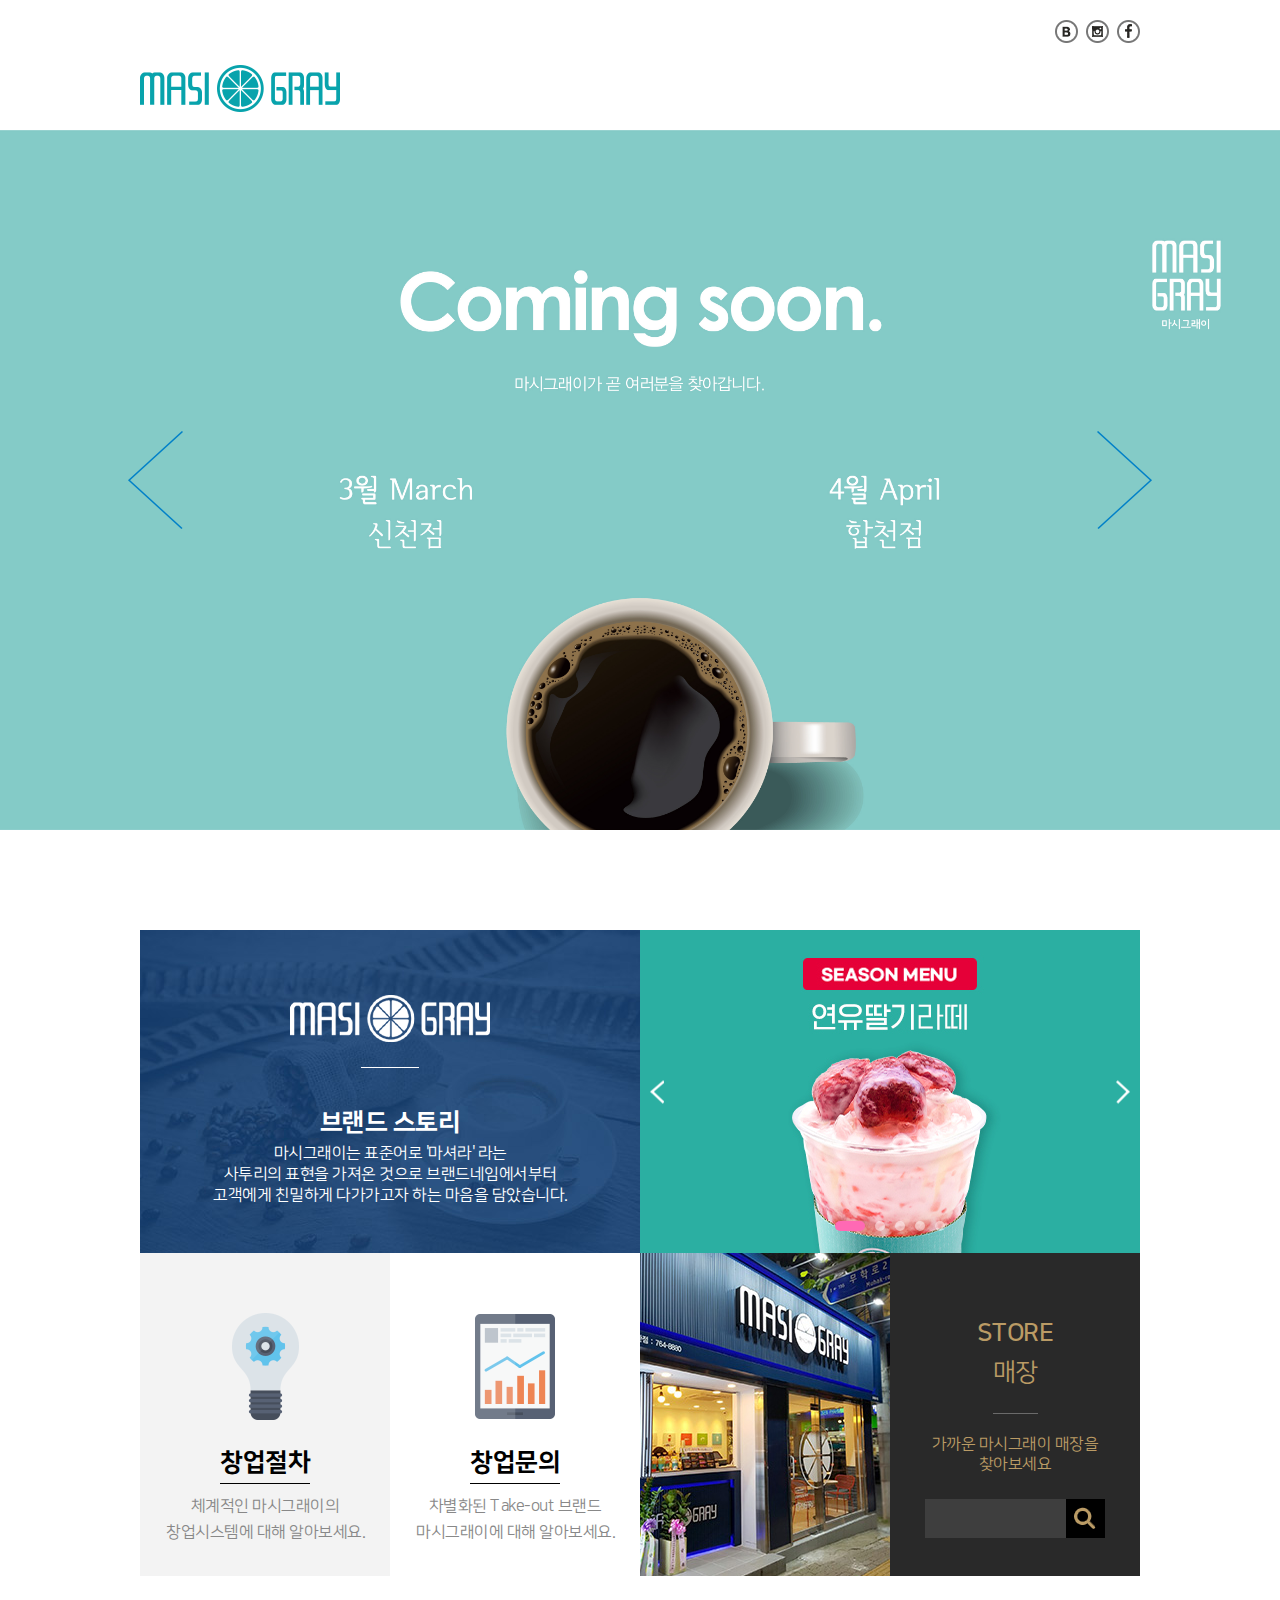
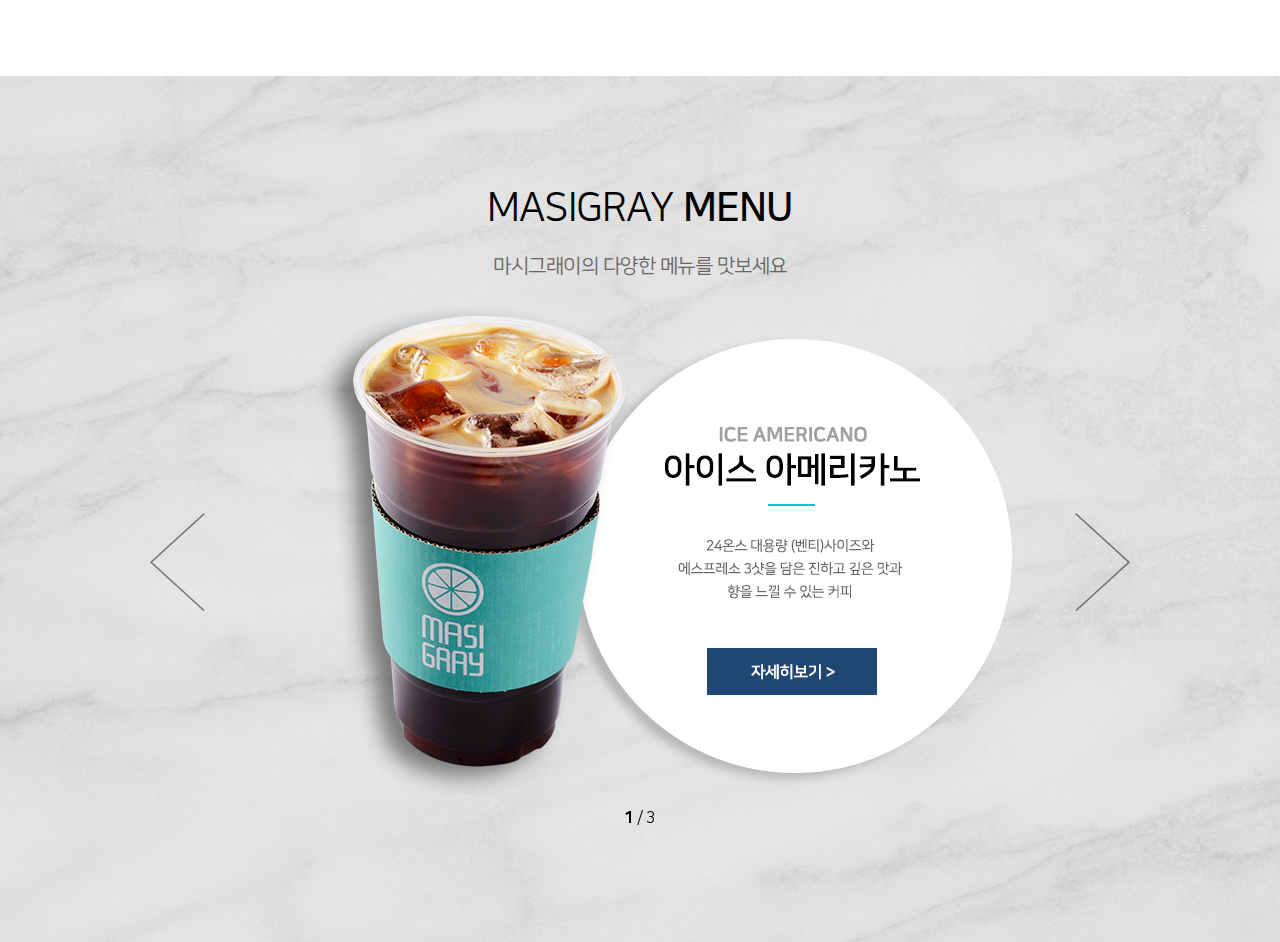
==== index.html @ 451c2963 "퍼블리싱 1차본" ====
<!DOCTYPE html>
<html lang="en">

<head>
  <meta charset="UTF-8">
  <meta http-equiv="X-UA-Compatible" content="IE=edge">
  <meta name="viewport" content="width=device-width, initial-scale=1.0">
  <title>마시그래이</title>

  <script src="https://code.jquery.com/jquery-3.6.0.min.js"
    integrity="sha256-/xUj+3OJU5yExlq6GSYGSHk7tPXikynS7ogEvDej/m4=" crossorigin="anonymous"></script>
  <link rel="stylesheet" href="js/swiper/swiper.min.css">
  <script src="js/swiper/swiper.min.js"></script>

  <link rel="stylesheet" href="css/style.css">
  <script src="js/scrip.js"></script>
</head>

<body>
  <!-- 전체 레이아웃 -->
  <div class="wrap">
    <!-- header -->
    <header class="header">
      <div class="inner">
        <a href="index.html" class="logo">마시그래이</a>
        <div class="gnb"></div>
        <div class="h-sns">
          <ul class="h-sns-list">
            <li><a href="#" class="icon-bg">blog</a></li>
            <li><a href="#" class="icon-is">instagram</a></li>
            <li><a href="#" class="icon-fb">facebook</a></li>
          </ul>
        </div>
      </div>
    </header>
    <!-- visual -->
    <section class="visual">
      <div class="swiper-container sw-visual">
        <!-- 슬라이드 내용 -->
        <div class="swiper-wrapper">
          <div class="swiper-slide">
            <a href="#" class="sw-visual-1"></a>
          </div>
          <div class="swiper-slide">
            <a href="#" class="sw-visual-2"></a>
          </div>
          <div class="swiper-slide">
            <a href="#" class="sw-visual-3"></a>
          </div>
          <div class="swiper-slide">
            <a href="#" class="sw-visual-4"></a>
          </div>
        </div>
        <!-- 슬라이드 좌우버튼 -->
        <button class="sw-visual-prev"></button>
        <button class="sw-visual-next"></button>
      </div>
    </section>
    <!-- items -->
    <section class="items">
      <div class="inner clearfix">
        <div class="items-box">
          <img src="images/mb01_img.png" alt="">

          <span class="bar"></span>

          <a href="#">
            <h3>브랜드 스토리</h3>
            <p>
              마시그래이는 표준어로 '마셔라' 라는 <br>
              사투리의 표현을 가져온 것으로 브랜드네임에서부터 <br>
              고객에게 친밀하게 다가가고자 하는 마음을 담았습니다.
            </p>
          </a>
        </div>
        <div class="items-box">

          <!-- item 슬라이드 -->
          <div class="swiper-container sw-items">
            <!-- 기본형 : 슬라이드 내용 -->
            <div class="swiper-wrapper">
              <div class="swiper-slide">
                <a href="#" class="items-1"></a>
              </div>
              <div class="swiper-slide">
                <a href="#" class="items-2"></a>
              </div>
              <div class="swiper-slide">
                <a href="#" class="items-3"></a>
              </div>
              <div class="swiper-slide">
                <a href="#" class="items-4"></a>
              </div>
              <div class="swiper-slide">
                <a href="#" class="items-5"></a>
              </div>
            </div>

            <!-- 이동버튼 -->
            <button class="sw-items-prev"></button>
            <button class="sw-items-next"></button>

            <!-- 콘트롤 -->
            <div class="sw-items-control">
              <!-- Pagination -->
              <div class="sw-items-pg"></div>              
            </div>

          </div>

        </div>
        <div class="items-box">
          <a href="#">
            <h3>창업절차</h3>
            <p>체계적인 마시그래이의 <br>
              창업시스템에 대해 알아보세요.
            </p>
          </a>
          <a href="#">
            <h3>창업문의</h3>
            <p>차별화된 Take-out 브랜드<br>
              마시그래이에 대해 알아보세요.
            </p>
          </a>
        </div>
        <div class="items-box">

          <div class="search-left">            
          </div>

          <div class="search">

            <h2>
              STORE
            </h2>

            <h3>
              매장
            </h3>

            <p>
              가까운 마시그래이 매장을 <br>
              찾아보세요
            </p>

            <form action="" id="search-form" class="search-form" >
              <label for="shop">지점명</label>
              <input type="text" name="shop" id="shop" class="shop">
              <input type="submit" class="search-bt">
            </form>

          </div>

        </div>
      </div>
    </section>
    <!-- bevarage -->
    <section class="bevarage">
      <div class="inner">

        <div class="bevarage-top">
          <h2>MASIGRAY <b>MENU</b></h2>
          <span>마시그래이의 다양한 메뉴를 맛보세요</span>
        </div>
        <!-- Bevarage 슬라이드  -->
        <div class="swiper-container sw-bevarage">
          <!-- 슬라이드내용 -->
          <div class="swiper-wrapper">
            <div class="swiper-slide">
              <a href="#">
                <img src="images/menu_slide01.png" alt="">
              </a>
            </div>
            <div class="swiper-slide">
              <a href="#">
                <img src="images/menu_slide02.png" alt="">
              </a>
            </div>
            <div class="swiper-slide">
              <a href="#">
                <img src="images/menu_slide03.png" alt="">
              </a>
            </div>
          </div>
          <!-- 좌우버튼 -->
          <button class="sw-bevarage-prev"></button>
          <button class="sw-bevarage-next"></button>
          <!-- 컨트롤 -->
          <div class="sw-bevarage-control">
            <div class="sw-bevarage-pg"></div>
          </div>
        </div>

      </div>
    </section>
    <!-- franchiser -->
    <section class="franchiser">
      <div class="inner">
      </div>
    </section>
    <!-- sns -->
    <section class="sns">
      <div class="inner">
      </div>
    </section>
    <!-- footer -->
    <footer class="footer">
      <div class="inner">
      </div>
    </footer>
  </div>

</body>

</html>
---- css/style.css ----
@charset 'utf-8';
@import url('nanumsquare/nanumsquare.css');

* {
  margin: 0;
  padding: 0;
  box-sizing: border-box;
  outline-style: none;
}

ul,
li {
  list-style: none;
}

a {
  text-decoration: none;
  color: #333;
}

img {
  vertical-align: top;
  border: 0;
}

html {
  font-size: 16px;
}


body {
  font-family: 'NanumSquare', 'Malgun Gothic', '맑은 고딕', "돋움", Verdana, sans-serif;
  font-weight: 400;
  font-size: 14px;
  letter-spacing: -0.5px;
  line-height: 1.6;
  color: #888;
}

/* 공통(재사용) */
.inner {
  position: relative;
  display: block;
  width: 100%;
  max-width: 1000px;
  margin: 0 auto;
}

/* float를 해제 */
.clearfix::after {
  content: '';
  position: relative;
  display: block;
  width: 100%;
  clear: both;
}

/* header */
.header {
  position: relative;
  display: block;
  z-index: 9999;
}

.header .inner {
  height: 130px;
}

.logo {
  position: absolute;
  left: 0;
  top: 65px;
  display: block;
  width: 200px;
  height: 47px;
  background: url('../images/logo.png') no-repeat center;
  background-size: contain;
  font-size: 0;

}

.gnb {
  position: absolute;
  right: 0;
  top: 75px;
  display: block;
}

.h-sns {
  position: absolute;
  right: 0;
  top: 20px;
  display: block;
}

.h-sns-list {
  position: relative;
  display: block;
  overflow: hidden;
}

.h-sns-list li {
  position: relative;
  display: block;
  float: left;
  margin-left: 8px;
}

.h-sns-list li:first-child {
  margin-left: 0;
}

.h-sns-list li a {
  position: relative;
  display: block;
  width: 23px;
  height: 23px;
  font-size: 0;
}

.icon-bg {
  background: url('../images/sns_blog.png') no-repeat center;
  background-size: cover;
}

.icon-is {
  background: url('../images/sns_insta.png') no-repeat center;
  background-size: cover;
}

.icon-fb {
  background: url('../images/sns_facebook.png') no-repeat center;
  background-size: cover;
}

/* visual */
.visual {
  position: relative;
  display: block;
  height: 700px;
}

.sw-visual {
  width: 100%;
  height: 100%;
}

.sw-visual a {
  position: relative;
  display: block;
  width: 100%;
  height: 100%;
}

.sw-visual-1 {
  background: url('../images/main_visual01.jpg') no-repeat center;
  background-size: cover;
}

.sw-visual-2 {
  background: url('../images/main_visual02.jpg') no-repeat center;
  background-size: cover;
}

.sw-visual-3 {
  background: url('../images/main_visual03.jpg') no-repeat center;
  background-size: cover;
}

.sw-visual-4 {
  background: url('../images/main_visual04.jpg') no-repeat center;
  background-size: cover;
}

.sw-visual-prev {
  position: absolute;
  left: 10%;
  top: 50%;
  transform: translateY(-50%);

  display: block;
  width: 55px;
  height: 98px;
  background: url('../images/btn_arrow.png') no-repeat;
  /* background-position: 0 0; */
  background-size: cover;

  z-index: 9;
  border: 0;
  cursor: pointer;
}

.sw-visual-next {
  position: absolute;
  right: 10%;
  top: 50%;
  transform: translateY(-50%);

  display: block;
  width: 55px;
  height: 98px;
  background: url('../images/btn_arrow.png') no-repeat right top;
  /* background-position: -55px 0; */
  background-size: cover;

  z-index: 9;
  border: 0;
  cursor: pointer;
}

.sw-visual-pg {
  z-index: 9;
}

/* visual PC 버전 */
/* visual 반응형 버전 */
@media all and (max-width:1000px) {
  .visual {
    height: 70vw;
  }

  .sw-visual-next {
    width: 5.5vw;
    height: 9.8vw;
    /* background-position: -5.5vw 0; */
  }

  .sw-visual-prev {
    width: 5.5vw;
    height: 9.8vw;
  }
}

/* items */
.items {
  position: relative;
  display: block;
  padding: 100px 0;
}

.items .inner {}

.items-box {
  position: relative;
  display: block;
  width: 50%;
  height: 323px;
  float: left;
  overflow: hidden;
}

.items-box:nth-child(1) {
  background: url('../images/mb01_bg.jpg') no-repeat center;
  background-size: cover;
  text-align: center;
}

.items-box:nth-child(1) img {
  margin-top: 65px;
  margin-bottom: 25px;
}

.items-box:nth-child(1) span {
  position: relative;
  display: block;
  width: 58px;
  height: 1px;
  background-color: #fff;
  margin: 0 auto;
  margin-bottom: 35px;
}

.items-box:nth-child(1) a  {
  position: relative;
  display: block
}
.items-box:nth-child(1) a h3 {
  position: relative;
  display: block;
  font-size: 25px;
  color: #fff;
}
.items-box:nth-child(1) a p {
  position: relative;
  display: block;
  font-size: 16px;
  color: #fff;
  line-height: 1.3;
}

/* 슬라이드 넣기 */
.items-box:nth-child(2) {  
}

.sw-items {
  width: 100%;
  height: 100%;
}
.sw-items .swiper-slide a {
  position: relative;
  display: block;
  width: 100%;
  height: 100%;
}
.items-1 {
  background: url('../images/mb02_bg.jpg') no-repeat center;
  background-size: cover;
}
.items-2 {
  background: url('../images/mb03_bg.jpg') no-repeat center;
  background-size: cover;
}
.items-3 {
  background: url('../images/mb04_bg.jpg') no-repeat center;
  background-size: cover;
}
.items-4 {
  background: url('../images/mb05_bg.jpg') no-repeat center;
  background-size: cover;
}
.items-5 {
  background: url('../images/mb06_bg.jpg') no-repeat center;
  background-size: cover;
}

.sw-items-prev {
  position: absolute;
  left: 10px;
  top: 50%;
  transform: translateY(-50%);
  display: block;
  width: 14px;
  height: 23px;
  background: url('../images/btn_arrow2.png') no-repeat 0 0;
  z-index: 9;
  border: 0;
  cursor: pointer;
}
.sw-items-next {  
  position: absolute;
  right: 10px;
  top: 50%;
  transform: translateY(-50%);
  display: block;
  width: 14px;
  height: 23px;
  background: url('../images/btn_arrow2.png') no-repeat right top;
  z-index: 9;
  border: 0;
  cursor: pointer;
}

.sw-items-control {
  position: absolute;
  left: 50%;
  transform: translateX(-50%);
  bottom: 10px;
  display: block;
  z-index: 9;
}

.sw-items-pg .swiper-pagination-bullet {
  width: 10px;
  height: 10px;
  background-color: #fff;
  opacity: 0.5;
  margin: 5px;
  border-radius: 5px;

  transition: all 0.5s;
}

.sw-items-pg .swiper-pagination-bullet-active {
  width: 30px; 
  background-color: hotpink; 
  opacity: 1;
}


/* 링크 */
.items-box:nth-child(3) {
}

.items-box:nth-child(3) a {
  position: relative;
  display: block;
  width: 50%;
  height: 100%;
  float: left;
  text-align: center;
}

.items-box:nth-child(3) a:first-child{
  background: #f3f3f3 url('../images/franchise_ico01.png') no-repeat center 60px;
}

.items-box:nth-child(3) a:last-child{
  background: #fff url('../images/franchise_ico02.png') no-repeat center 60px;
}

.items-box:nth-child(3) a h3 {
  position: relative;
  display: inline-block;
  text-align: center;
  font-size: 25px;
  color: #000;

  margin-top: 190px;
  margin-bottom: 10px;
  border-bottom: 1px solid #000;
}


.items-box:nth-child(3) a p {
  position: relative;
  display: block;
  text-align: center;
  font-size: 16px;
  color: #888;
}


.items-box:nth-child(4) {
  
}

.search-left {
  position: relative;
  display: block;
  width: 50%;
  height: 100%;
  float: left;
  background: url('../images/store01.jpg') no-repeat left center;
  background-size: cover;
}

.search {
  position: relative;
  display: block;
  width: 50%;
  height: 100%;
  background-color: #292929;
  float: right;
  text-align: center;
  padding: 0 35px;
}


.search h2 {
  position: relative;
  display: block;
  font-size: 25px;
  color: #ba9b65;
  font-weight: 500;
  margin-top: 60px;
}

.search h3 {
  position: relative;
  display: inline-block;
  font-size: 25px;
  color: #ba9b65;
  font-weight: 400;

  padding-bottom: 20px;
  margin-bottom: 20px;
  border-bottom: 1px solid #6a6a6a;
}

.search p {
  position: relative;
  display: block;
  font-size: 16px;
  color: #ba9b65;
  font-weight: 400;
  line-height: 20px;

  margin-bottom: 25px;
}

.search-form {
  position: relative;
  display: block;
  width: 100%;
  height: 39px;
  background-color: #3e3e3e;
  padding-right: 39px;
}

.search-form label {
  display: none;
}

.shop {
  position: relative;
  display: block;
  width: 100%;
  line-height: 39px;
  color: #fff;
  background-color: transparent;
  border: 0;

  padding: 0 10px;
}

.search-bt {
  position: absolute;
  right: 0;
  top: 0;
  display: block;
  width: 39px;
  height: 39px;
  background: url('../images/btn_store.gif') no-repeat center;
  border: 0;
  font-size: 0;
}

/* items PC 영역 */
/* items 반응형 영역 */
@media all and (max-width: 1000px) {
  .items {
    padding: 10vw 0;
  }
}

@media all and (max-width: 800px) {
  .items-box:nth-child(3) a p {
    font-size: 14px;
  }
}

@media all and (max-width: 640px) {
  .items-box {
    width: 100%;
  }
  .items-box:nth-child(3) a p {
    font-size: 16px;
  }
}


/* bevarage */
.bevarage {
  position: relative;
  display: block;
  background: url('../images/main-menu-cover.jpg') no-repeat center;
  background-size: cover;

  padding: 100px 0;
}

.bevarage-top {
  position: relative;
  display: block;  
}
.bevarage-top h2 {
  font-size: 40px;
  color: #000;
  text-align: center;
  font-weight: 400;
}

.bevarage-top h2 b {
  font-weight: 500;
}
.bevarage-top span {
  position: relative;
  display: block;
  text-align: center;
  font-size: 20px;
  color: #666;
  margin-top: 10px;
}
/* Bevarage 슬라이드 */
.sw-bevarage {
  width: 100%;
  height: 560px;
}

.sw-bevarage a {
  position: relative;
  display: block;
}
.sw-bevarage img {
  width: 100%;
  height: auto;
}

.sw-bevarage-prev {
  position: absolute;
  left: 10px;
  top: 50%;
  transform: translateY(-50%);
  display: block;
  width: 55px;
  height: 98px;
  background: url('../images/btn_arrow3.png') no-repeat 0 0;
  background-size: cover;
  cursor: pointer;
  border: 0;
  z-index: 9;
}
.sw-bevarage-next {
  position: absolute;
  right: 10px;
  top: 50%;
  transform: translateY(-50%);
  display: block;
  width: 55px;
  height: 98px;
  background: url('../images/btn_arrow3.png') no-repeat 100% 0;
  background-size: cover;
  cursor: pointer;
  border: 0;
  z-index: 9;
}

.sw-bevarage-control {
  position: absolute;
  left: 50%;
  transform: translateX(-50%);
  bottom: 10px;
  display: block;
  z-index: 9;
}
.sw-bevarage-pg {
  font-size: 16px;
  color: #000;
}
.sw-bevarage-pg .swiper-pagination-current {
  font-weight: 600;
}


@media all and (max-width:1000px) {
  .bevarage {
    padding: 10vw 0;
  }
  .bevarage-top h2 {
    font-size: 30px;
  }
  .bevarage-top span {
    font-size: 15px;
  }
  .sw-bevarage {
    height: 56vw;
  }
  .sw-bevarage-prev,
  .sw-bevarage-next {
    width: 5.5vw;
    height: 9.8vw;
  }
}

/* franchiser */
.franchiser {
  position: relative;
  display: block;
}

/* sns */
.sns {
  position: relative;
  display: block;
}

/* footer */
.footer {
  position: relative;
  display: block;
}
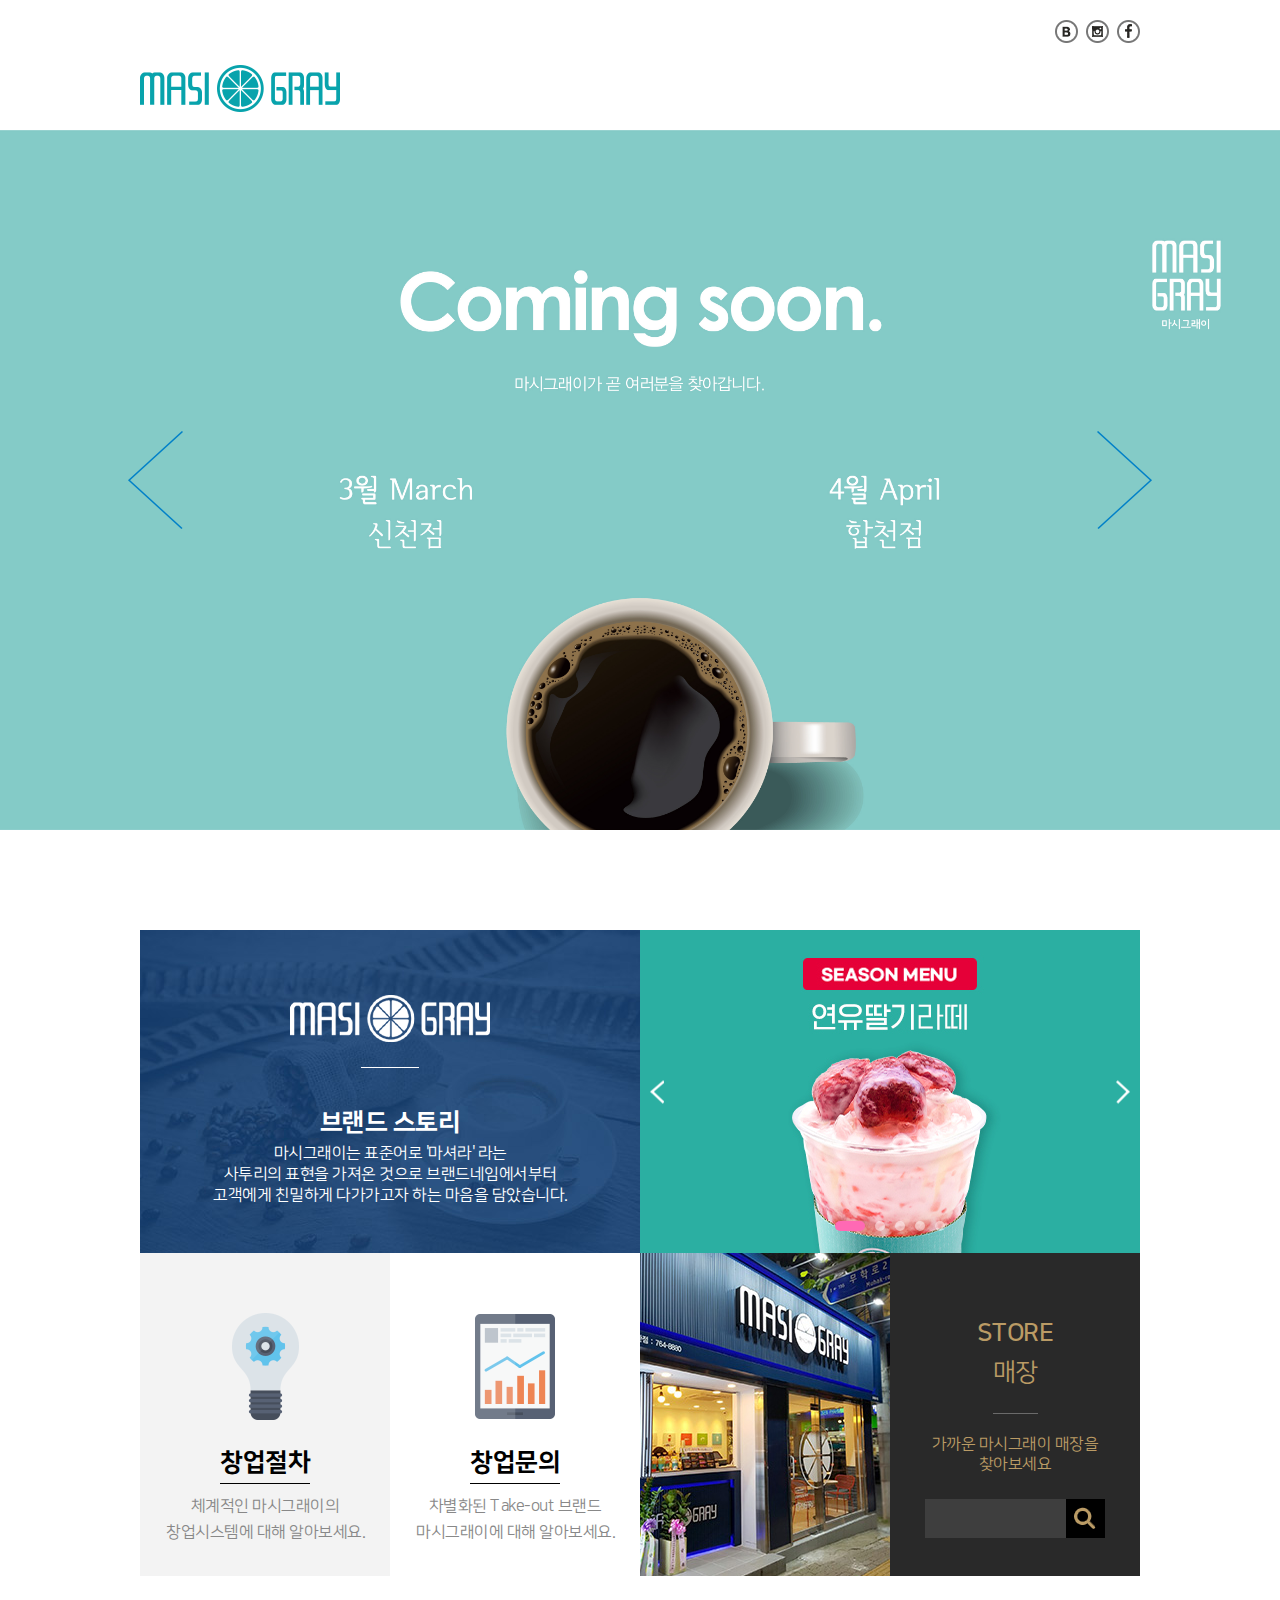
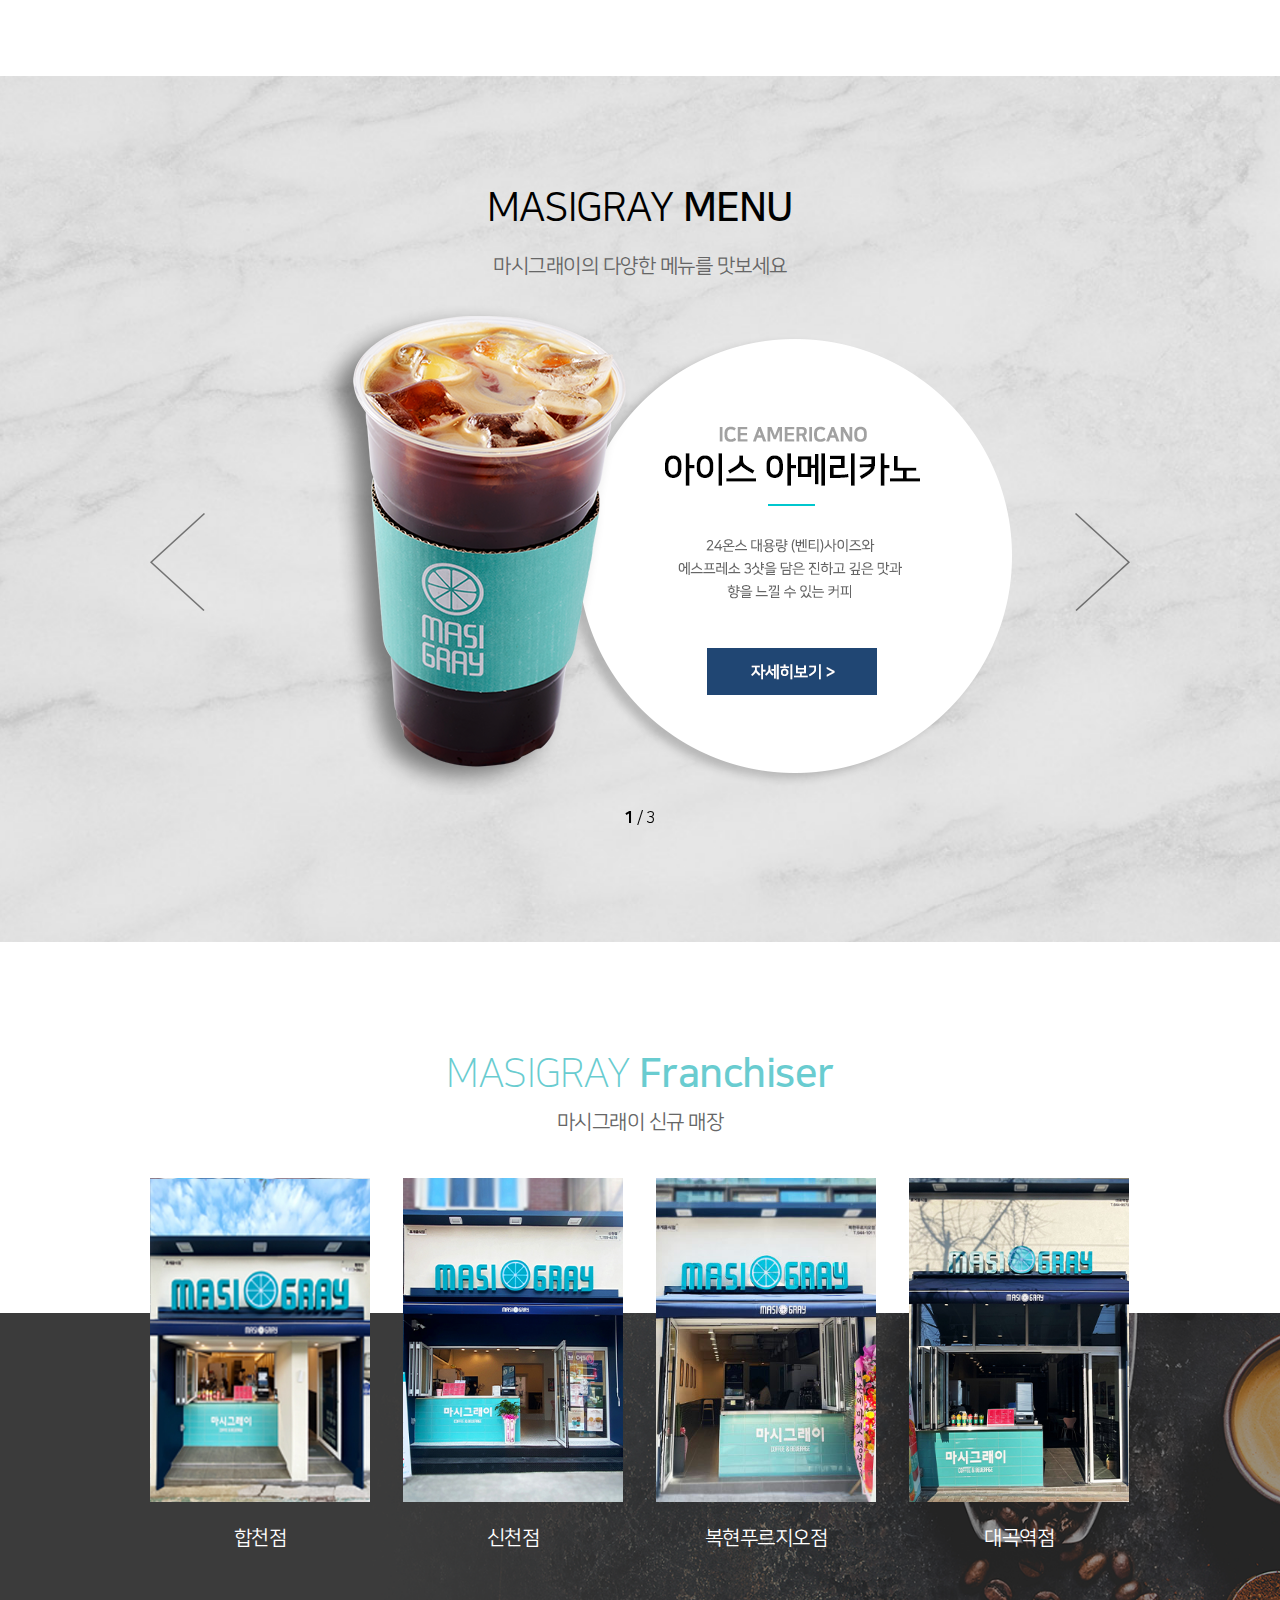
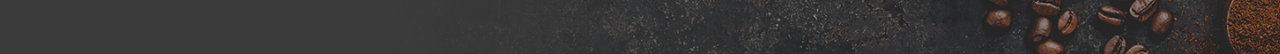
==== commit 9fa07a3d: "프랜차이즈 반응형 적용 완료" ====
--- a/index.html
+++ b/index.html
@@ -103,7 +103,7 @@
             <!-- 콘트롤 -->
             <div class="sw-items-control">
               <!-- Pagination -->
-              <div class="sw-items-pg"></div>              
+              <div class="sw-items-pg"></div>
             </div>
 
           </div>
@@ -125,7 +125,7 @@
         </div>
         <div class="items-box">
 
-          <div class="search-left">            
+          <div class="search-left">
           </div>
 
           <div class="search">
@@ -143,7 +143,7 @@
               찾아보세요
             </p>
 
-            <form action="" id="search-form" class="search-form" >
+            <form action="" id="search-form" class="search-form">
               <label for="shop">지점명</label>
               <input type="text" name="shop" id="shop" class="shop">
               <input type="submit" class="search-bt">
@@ -196,6 +196,36 @@
     <!-- franchiser -->
     <section class="franchiser">
       <div class="inner">
+        <div class="franchiser-top">
+          <h2>MASIGRAY <b>Franchiser</b></h2>
+          <span>마시그래이 신규 매장</span>
+        </div>
+        <ul class="franchiser-list clearfix">
+          <li>
+            <a href="#">
+              <img src="images/프랜차이즈1.jpg" alt="">
+              <span>합천점</span>
+            </a>
+          </li>
+          <li>
+            <a href="#">
+              <img src="images/프랜차이즈4.jpg" alt="">
+              <span>신천점</span>
+            </a>
+          </li>
+          <li>
+            <a href="#">
+              <img src="images/프랜차이즈2.jpg" alt="">
+              <span>복현푸르지오점</span>
+            </a>
+          </li>
+          <li>
+            <a href="#">
+              <img src="images/프랜차이즈3.jpg" alt="">
+              <span>대곡역점</span>
+            </a>
+          </li>
+        </ul>
       </div>
     </section>
     <!-- sns -->
--- a/css/style.css
+++ b/css/style.css
@@ -270,16 +270,18 @@
   margin-bottom: 35px;
 }
 
-.items-box:nth-child(1) a  {
+.items-box:nth-child(1) a {
   position: relative;
   display: block
 }
+
 .items-box:nth-child(1) a h3 {
   position: relative;
   display: block;
   font-size: 25px;
   color: #fff;
 }
+
 .items-box:nth-child(1) a p {
   position: relative;
   display: block;
@@ -289,35 +291,40 @@
 }
 
 /* 슬라이드 넣기 */
-.items-box:nth-child(2) {  
-}
+.items-box:nth-child(2) {}
 
 .sw-items {
   width: 100%;
   height: 100%;
 }
+
 .sw-items .swiper-slide a {
   position: relative;
   display: block;
   width: 100%;
   height: 100%;
 }
+
 .items-1 {
   background: url('../images/mb02_bg.jpg') no-repeat center;
   background-size: cover;
 }
+
 .items-2 {
   background: url('../images/mb03_bg.jpg') no-repeat center;
   background-size: cover;
 }
+
 .items-3 {
   background: url('../images/mb04_bg.jpg') no-repeat center;
   background-size: cover;
 }
+
 .items-4 {
   background: url('../images/mb05_bg.jpg') no-repeat center;
   background-size: cover;
 }
+
 .items-5 {
   background: url('../images/mb06_bg.jpg') no-repeat center;
   background-size: cover;
@@ -336,7 +343,8 @@
   border: 0;
   cursor: pointer;
 }
-.sw-items-next {  
+
+.sw-items-next {
   position: absolute;
   right: 10px;
   top: 50%;
@@ -371,15 +379,14 @@
 }
 
 .sw-items-pg .swiper-pagination-bullet-active {
-  width: 30px; 
-  background-color: hotpink; 
+  width: 30px;
+  background-color: hotpink;
   opacity: 1;
 }
 
 
 /* 링크 */
-.items-box:nth-child(3) {
-}
+.items-box:nth-child(3) {}
 
 .items-box:nth-child(3) a {
   position: relative;
@@ -390,11 +397,11 @@
   text-align: center;
 }
 
-.items-box:nth-child(3) a:first-child{
+.items-box:nth-child(3) a:first-child {
   background: #f3f3f3 url('../images/franchise_ico01.png') no-repeat center 60px;
 }
 
-.items-box:nth-child(3) a:last-child{
+.items-box:nth-child(3) a:last-child {
   background: #fff url('../images/franchise_ico02.png') no-repeat center 60px;
 }
 
@@ -420,9 +427,7 @@
 }
 
 
-.items-box:nth-child(4) {
-  
-}
+.items-box:nth-child(4) {}
 
 .search-left {
   position: relative;
@@ -533,6 +538,7 @@
   .items-box {
     width: 100%;
   }
+
   .items-box:nth-child(3) a p {
     font-size: 16px;
   }
@@ -551,8 +557,9 @@
 
 .bevarage-top {
   position: relative;
-  display: block;  
-}
+  display: block;
+}
+
 .bevarage-top h2 {
   font-size: 40px;
   color: #000;
@@ -563,6 +570,7 @@
 .bevarage-top h2 b {
   font-weight: 500;
 }
+
 .bevarage-top span {
   position: relative;
   display: block;
@@ -571,6 +579,7 @@
   color: #666;
   margin-top: 10px;
 }
+
 /* Bevarage 슬라이드 */
 .sw-bevarage {
   width: 100%;
@@ -581,6 +590,7 @@
   position: relative;
   display: block;
 }
+
 .sw-bevarage img {
   width: 100%;
   height: auto;
@@ -600,6 +610,7 @@
   border: 0;
   z-index: 9;
 }
+
 .sw-bevarage-next {
   position: absolute;
   right: 10px;
@@ -623,10 +634,12 @@
   display: block;
   z-index: 9;
 }
+
 .sw-bevarage-pg {
   font-size: 16px;
   color: #000;
 }
+
 .sw-bevarage-pg .swiper-pagination-current {
   font-weight: 600;
 }
@@ -636,15 +649,19 @@
   .bevarage {
     padding: 10vw 0;
   }
+
   .bevarage-top h2 {
     font-size: 30px;
   }
+
   .bevarage-top span {
     font-size: 15px;
   }
+
   .sw-bevarage {
     height: 56vw;
   }
+
   .sw-bevarage-prev,
   .sw-bevarage-next {
     width: 5.5vw;
@@ -656,6 +673,109 @@
 .franchiser {
   position: relative;
   display: block;
+  background: url('../images/main-store-bg.png') no-repeat center;
+  background-size: cover;
+  padding: 100px 0;
+}
+
+.franchiser .inner {
+  position: relative;
+  display: block;
+}
+
+.franchiser-top {
+  position: relative;
+  display: block;
+}
+
+.franchiser-top h2 {
+  position: relative;
+  display: block;
+  font-size: 40px;
+  color: #69ccd0;
+  font-weight: 300;
+  text-align: center;
+}
+
+.franchiser-top h2 b {
+  font-weight: 500;
+}
+
+.franchiser-top span {
+  position: relative;
+  display: block;
+  font-size: 20px;
+  color: #666;
+  text-align: center;
+}
+
+.franchiser-list {
+  position: relative;
+  display: block;
+  margin-top: 40px;
+}
+
+.franchiser-list li {
+  position: relative;
+  display: block;
+  float: left;
+  width: 24%;
+  margin-right: 1.3%;
+}
+
+.franchiser-list li:last-child {
+  margin-right: 0;
+}
+
+.franchiser-list li a {
+  position: relative;
+  display: block;
+  text-align: center;
+}
+
+.franchiser-list li a img {
+  width: auto;
+  height: 324px;
+  text-align: center;
+}
+
+.franchiser-list li a span {
+  position: relative;
+  display: block;
+  margin-top: 20px;
+  font-size: 20px;
+  text-align: center;
+  color: #fff;
+}
+
+
+/* 프랜차이즈 반응형 영역 */
+@media all and (max-width: 1000px) {
+  .franchiser {
+    padding: 10vw 0;
+  }
+
+  .franchiser-top h2 {
+    font-size: 30px;
+  }
+
+  .franchiser-top span {
+    font-size: 15px;
+  }
+
+  .franchiser-list {
+    margin-top: 4vw;
+  }
+
+  .franchiser-list li a img {
+    height: 32.4vw;
+  }
+
+  .franchiser-list li a span {
+    font-size: 15px;
+    margin-top: 2vw;
+    white-space: nowrap;
+  }
 }
 
 /* sns */
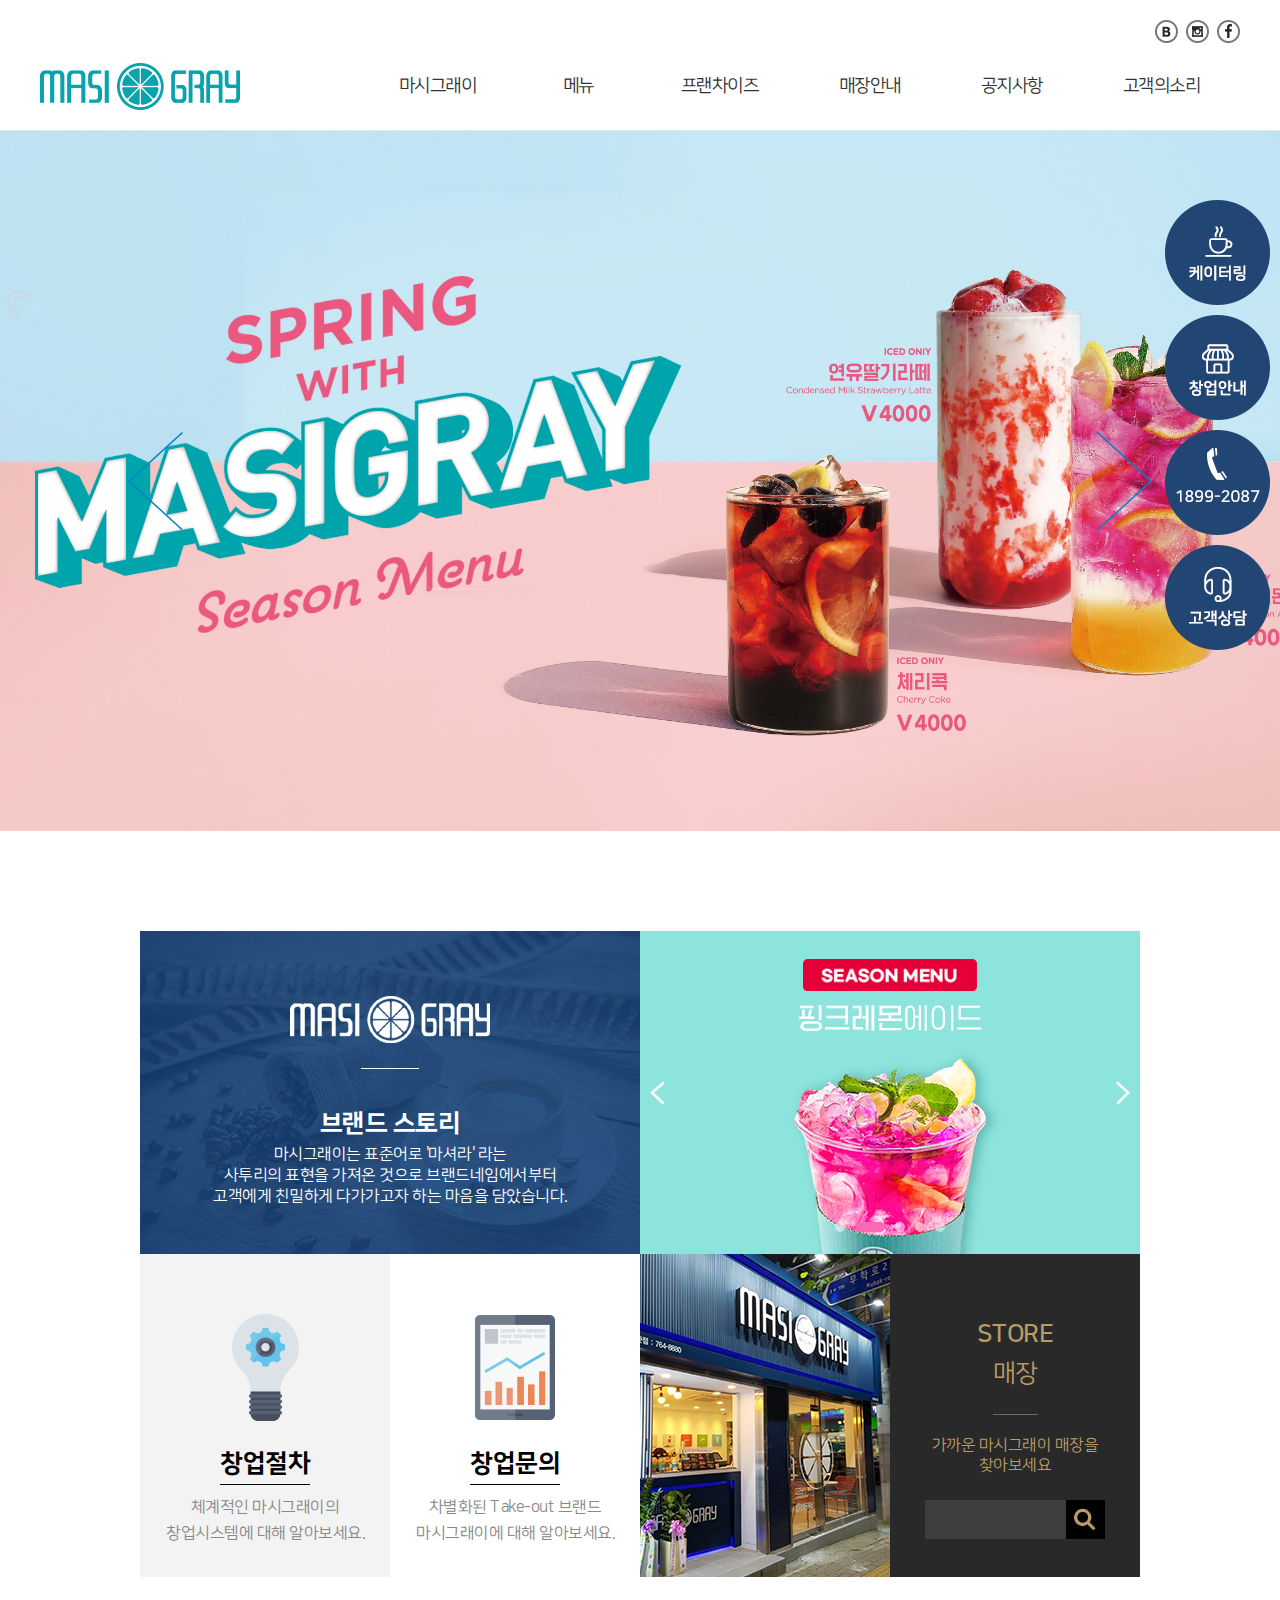
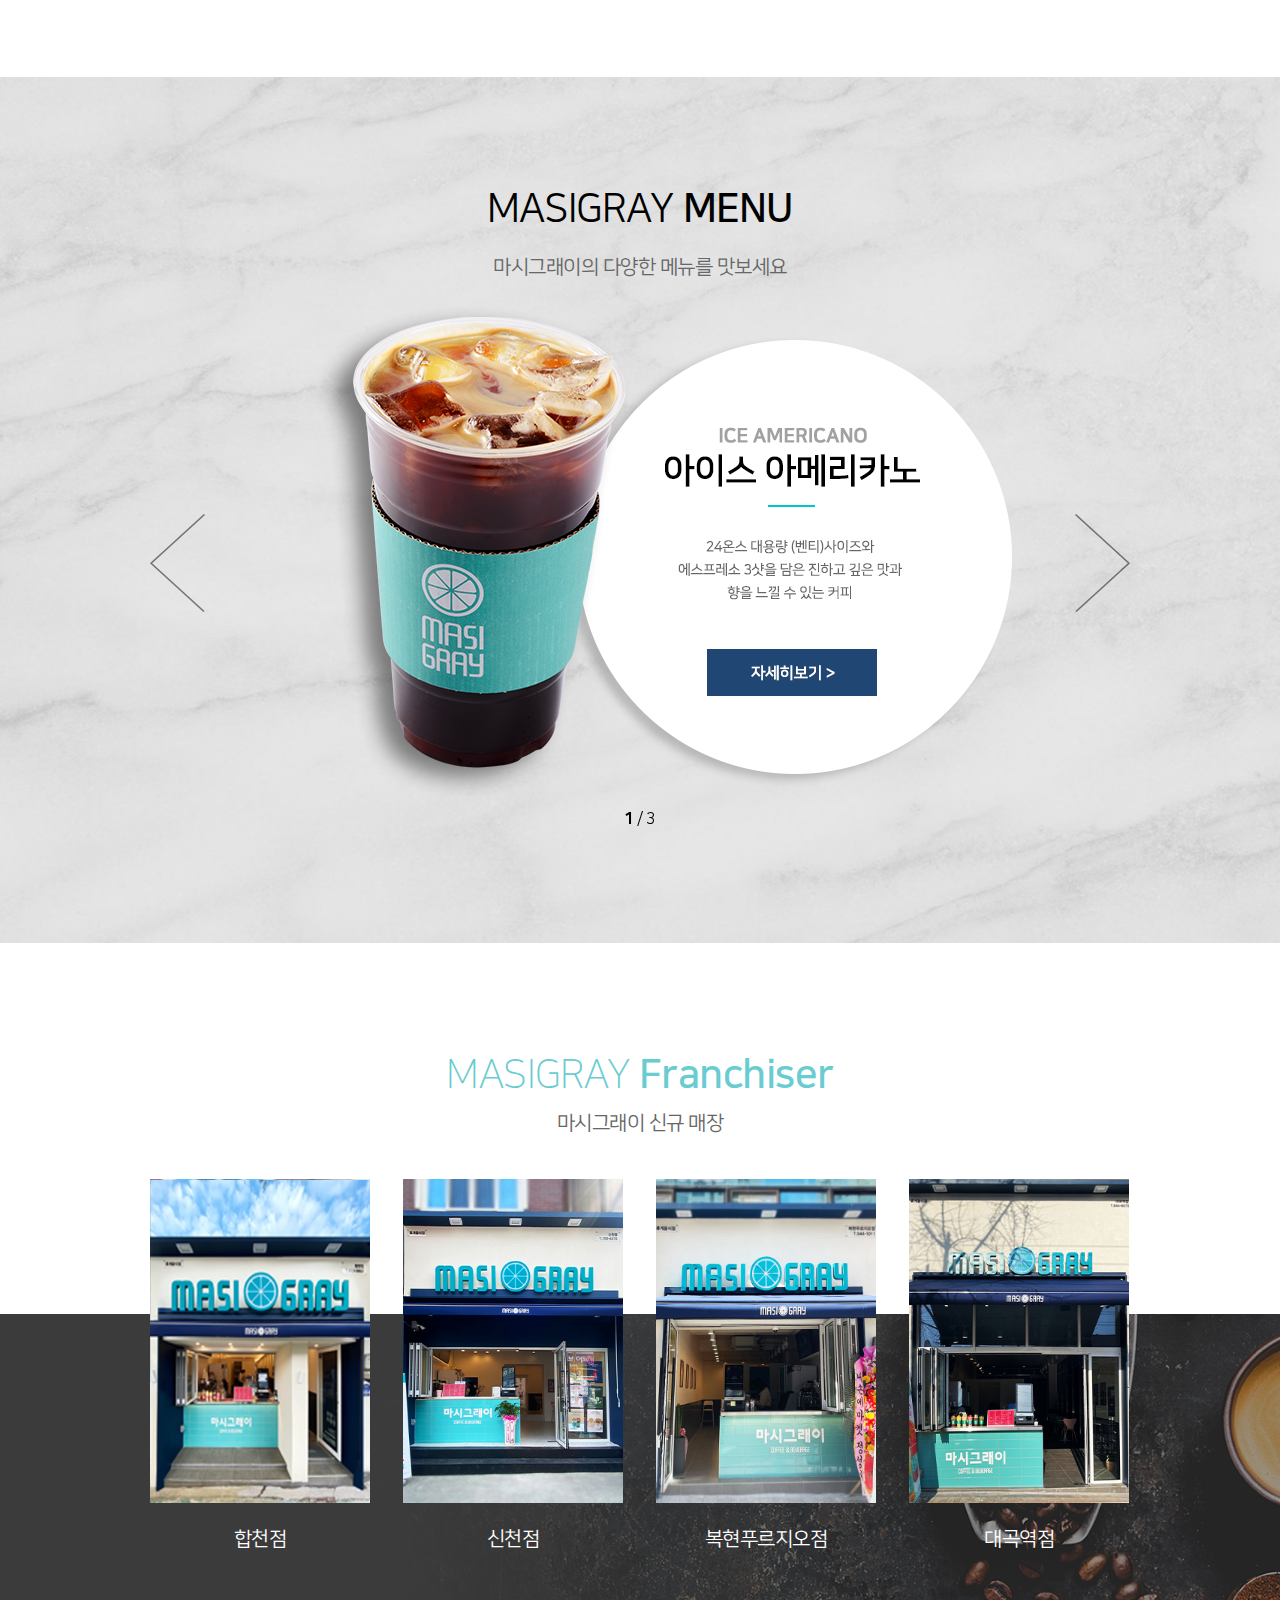
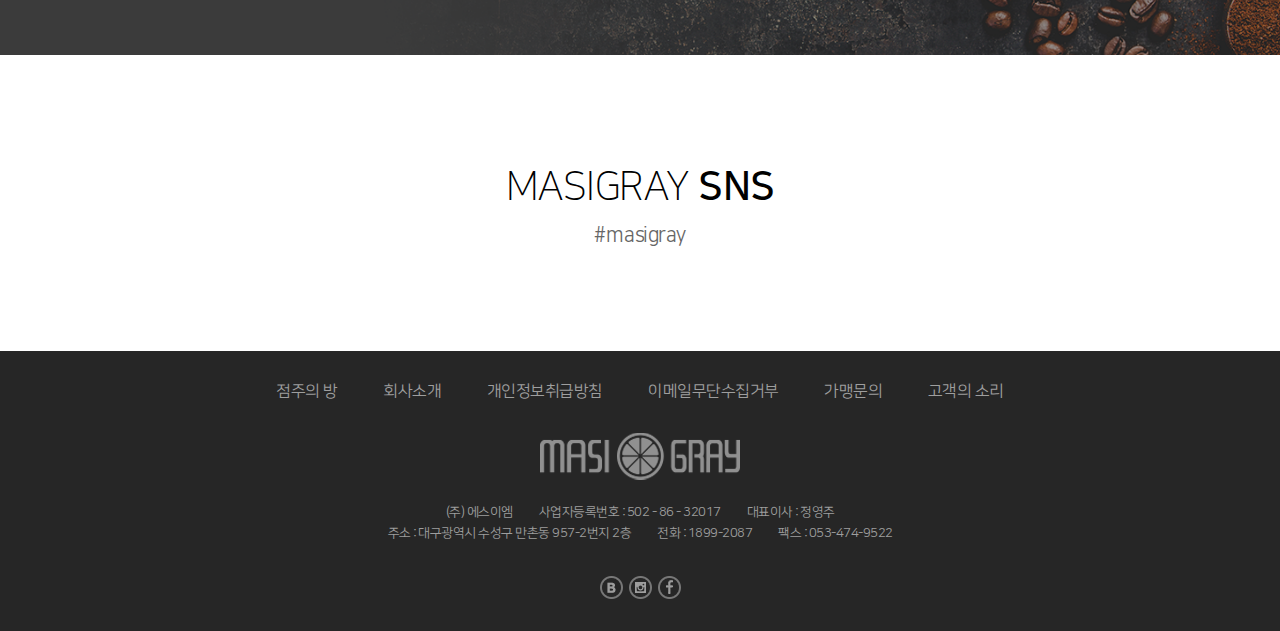
==== commit 40f30f92: "파비콘 추가, 푸터, 고정메뉴, gnb - pc 및 반응형" ====
--- a/index.html
+++ b/index.html
@@ -1,8 +1,15 @@
 <!DOCTYPE html>
-<html lang="en">
+<html lang="ko">
 
 <head>
   <meta charset="UTF-8">
+  <link rel="apple-touch-icon" sizes="180x180" href="images/apple-touch-icon.png">
+  <link rel="icon" type="image/png" sizes="32x32" href="images/favicon-32x32.png">
+  <link rel="icon" type="image/png" sizes="16x16" href="images/favicon-16x16.png">
+  <link rel="manifest" href="images/site.webmanifest">
+  <link rel="mask-icon" href="images/safari-pinned-tab.svg" color="#5bbad5">
+  <meta name="msapplication-TileColor" content="#da532c">
+  <meta name="theme-color" content="#ffffff">
   <meta http-equiv="X-UA-Compatible" content="IE=edge">
   <meta name="viewport" content="width=device-width, initial-scale=1.0">
   <title>마시그래이</title>
@@ -17,20 +24,85 @@
 </head>
 
 <body>
+  <!-- 오른쪽 고정메뉴 -->
+  <div class="fix-menu">
+    <a href="#"><img src="images/fix_menu_1.png" alt="케이터링"></a>
+    <a href="#"><img src="images/fix_menu_2.png" alt="창업안내"></a>
+    <a href="#"><img src="images/fix_menu_3.png" alt="전화상담"></a>
+    <a href="#"><img src="images/fix_menu_4.png" alt="고객상담"></a>
+  </div>
   <!-- 전체 레이아웃 -->
   <div class="wrap">
     <!-- header -->
     <header class="header">
       <div class="inner">
-        <a href="index.html" class="logo">마시그래이</a>
-        <div class="gnb"></div>
-        <div class="h-sns">
+        <div class="header-top clearfix">
           <ul class="h-sns-list">
             <li><a href="#" class="icon-bg">blog</a></li>
             <li><a href="#" class="icon-is">instagram</a></li>
             <li><a href="#" class="icon-fb">facebook</a></li>
           </ul>
         </div>
+        <div class="header-main clearfix">
+          <a href="index.html" class="logo">마시그래이</a>
+          <div class="gnb">
+            <ul class="menu">
+              <li>
+                <a href="#">마시그래이</a>
+                <ul class="submenu">
+                  <li><a href="#">회사소개</a></li>
+                  <li><a href="#">연혁</a></li>
+                  <li><a href="#">CEO인사말</a></li>
+                  <li><a href="#">BI / 비전</a></li>
+                  <li><a href="#">오시는길</a></li>
+                </ul>
+              </li>
+              <li>
+                <a href="#">메뉴</a>
+                <ul class="submenu">
+                  <li><a href="#">신메뉴</a></li>
+                  <li><a href="#">커피</a></li>
+                  <li><a href="#">음료</a></li>
+                  <li><a href="#">디저트</a></li>
+                  <li><a href="#">MD상품</a></li>
+                </ul>
+              </li>
+              <li>
+                <a href="#">프랜차이즈</a>
+                <ul class="submenu">
+                  <li><a href="#">가맹안내</a></li>
+                  <li><a href="#">가맹절차</a></li>
+                  <li><a href="#">매장인테리어</a></li>
+                  <li><a href="#">커피 아카데미</a></li>
+                  <li><a href="#">가맹상담신청</a></li>
+                </ul>
+              </li>
+              <li>
+                <a href="#">매장안내</a>
+                <ul class="submenu">
+                  <li><a href="#">매장안내</a></li>
+                </ul>
+              </li>
+              <li><a href="#">공지사항</a>
+                <ul class="submenu">
+                  <li><a href="#">공지사항</a></li>
+                  <li><a href="#">이벤트</a></li>
+                </ul>
+              </li>
+              <li>
+                <a href="#">고객의소리</a>
+                <ul class="submenu">
+                  <li><a href="#">FAQ</a></li>
+                  <li><a href="#">Q&amp;A</a></li>
+                  <li><a href="#">케이터링</a></li>
+                </ul>
+              </li>
+
+            </ul>
+          </div>
+        </div>
+
+
       </div>
     </header>
     <!-- visual -->
@@ -231,11 +303,46 @@
     <!-- sns -->
     <section class="sns">
       <div class="inner">
+        <div class="sns-top">
+          <h2>MASIGRAY <b>SNS</b></h2>
+          <span>#masigray</span>
+        </div>
       </div>
     </section>
     <!-- footer -->
     <footer class="footer">
       <div class="inner">
+
+        <ul class="footer-menu clearfix">
+          <li><a href="#">점주의 방</a></li>
+          <li><a href="#">회사소개</a></li>
+          <li><a href="#">개인정보취급방침</a></li>
+          <li><a href="#">이메일무단수집거부</a></li>
+          <li><a href="#">가맹문의</a></li>
+          <li><a href="#">고객의 소리</a></li>
+        </ul>
+
+        <hr>
+
+        <a href="#" class="footer-logo">
+          <img src="images/f_logo.png" alt="마시그래이">
+        </a>
+
+        <hr>
+
+        <p class="footer-copy">
+          (주) 에스이엠<i class="bar"></i>사업자등록번호 : 502 - 86 - 32017<i class="bar"></i>대표이사 : 정영주 <br>
+          주소 : 대구광역시 수성구 만촌동 957-2번지 2층<i class="bar"></i>전화 : 1899-2087<i class="bar"></i>팩스 : 053-474-9522
+        </p>
+
+        <hr>
+
+        <ul class="footer-sns clearfix">
+          <li><a href="#"><img src="images/F_sns _1.png" alt="블로그"></a></li>
+          <li><a href="#"><img src="images/F_sns_2.png" alt="인스타"></a></li>
+          <li><a href="#"><img src="images/F_sns_3.png" alt="페이스북"></a></li>
+        </ul>
+
       </div>
     </footer>
   </div>
--- a/css/style.css
+++ b/css/style.css
@@ -25,6 +25,7 @@
 
 html {
   font-size: 16px;
+  overflow-x: hidden;
 }
 
 
@@ -35,6 +36,7 @@
   letter-spacing: -0.5px;
   line-height: 1.6;
   color: #888;
+  overflow-x: hidden;
 }
 
 /* 공통(재사용) */
@@ -55,83 +57,244 @@
   clear: both;
 }
 
+/* 고정메뉴 */
+.fix-menu {
+  position: fixed;
+  display: block;
+  right: 10px;
+  top: 200px;
+  z-index: 99999;
+}
+
+.fix-menu a {
+  position: relative;
+  display: block;
+  margin-bottom: 10px;
+}
+
+@media all and (max-width:700px) {
+  .fix-menu {
+    display: none;
+  }
+}
+
+/* layout */
+.wrap {
+  position: relative;
+  display: block;
+}
+
 /* header */
 .header {
   position: relative;
   display: block;
   z-index: 9999;
+  border-bottom: 1px solid rgba(0, 0, 0, 0.1);
+}
+
+.header-fix {
+  position: fixed;
+  left: 0;
+  top: 0;
+  width: 100%;
 }
 
 .header .inner {
-  height: 130px;
+  max-width: 1200px;
+  background-color: #fff;
+}
+
+.header .inner::before {
+  content: '';
+  position: absolute;
+  left: 50%;
+  transform: translateX(-50%);
+  top: 0;
+  display: block;
+  width: 100vw;
+  height: 100%;
+  background-color: #fff;
+}
+
+.header-top {
+  position: relative;
+  display: block;
+  padding-top: 20px;
+}
+
+.header-top-close {
+  display: none;
+}
+
+.h-sns-list {
+  position: relative;
+  display: block;
+  float: right;
+  overflow: hidden;
+}
+
+.h-sns-list li {
+  position: relative;
+  display: block;
+  float: left;
+  margin-left: 8px;
+}
+
+.h-sns-list li:first-child {
+  margin-left: 0;
+}
+
+.h-sns-list li a {
+  position: relative;
+  display: block;
+  width: 23px;
+  height: 23px;
+  font-size: 0;
+}
+
+.icon-bg {
+  background: url('../images/sns_blog.png') no-repeat center;
+  background-size: cover;
+}
+
+.icon-is {
+  background: url('../images/sns_insta.png') no-repeat center;
+  background-size: cover;
+}
+
+.icon-fb {
+  background: url('../images/sns_facebook.png') no-repeat center;
+  background-size: cover;
+}
+
+.header-main {
+  position: relative;
+  display: block;
+  padding: 20px 0;
+  height: 87px;
+  overflow: hidden;
+  transition: height 0.5s;
+}
+
+.header-main-show {
+  height: 258px;
 }
 
 .logo {
-  position: absolute;
-  left: 0;
-  top: 65px;
+  position: relative;
   display: block;
   width: 200px;
   height: 47px;
   background: url('../images/logo.png') no-repeat center;
   background-size: contain;
   font-size: 0;
-
+  float: left;
 }
 
 .gnb {
-  position: absolute;
-  right: 0;
-  top: 75px;
-  display: block;
-}
-
-.h-sns {
-  position: absolute;
-  right: 0;
-  top: 20px;
-  display: block;
-}
-
-.h-sns-list {
-  position: relative;
-  display: block;
-  overflow: hidden;
-}
-
-.h-sns-list li {
-  position: relative;
-  display: block;
-  float: left;
-  margin-left: 8px;
-}
-
-.h-sns-list li:first-child {
-  margin-left: 0;
-}
-
-.h-sns-list li a {
-  position: relative;
-  display: block;
-  width: 23px;
-  height: 23px;
+  position: relative;
+  display: block;
+  float: right;
+}
+
+.menu {
+  position: relative;
+  display: block;
   font-size: 0;
-}
-
-.icon-bg {
-  background: url('../images/sns_blog.png') no-repeat center;
-  background-size: cover;
-}
-
-.icon-is {
-  background: url('../images/sns_insta.png') no-repeat center;
-  background-size: cover;
-}
-
-.icon-fb {
-  background: url('../images/sns_facebook.png') no-repeat center;
-  background-size: cover;
-}
+  text-align: center;
+
+}
+
+.menu>li {
+  position: relative;
+  display: inline-block;
+  vertical-align: top;
+  padding: 0 40px;
+
+}
+
+.menu>li:last-child {
+  margin-right: 0;
+}
+
+.menu>li>a {
+  position: relative;
+  display: block;
+  font-size: 18px;
+  color: #333;
+  line-height: 47px;
+}
+
+.submenu {
+  position: relative;
+  display: block;
+  padding: 20px 0;
+}
+
+.submenu li {
+  position: relative;
+  display: block;
+  line-height: 30px;
+}
+
+.submenu li a {
+  position: relative;
+  display: block;
+  font-size: 14px;
+  color: #999;
+}
+
+@media all and (max-width:1080px) {
+  .menu>li {
+    padding: 0 30px;
+  }
+}
+
+@media all and (max-width:960px) {
+  .menu>li {
+    padding: 0 20px;
+  }
+}
+
+@media all and (max-width:850px) {
+  .logo {
+    width: 140px;
+  }
+
+  .menu>li>a {
+    font-size: 16px;
+  }
+
+  .submenu>li>a {
+    font-size: 13px;
+  }
+}
+
+@media all and (max-width:760px) {
+  .menu>li {
+    padding: 0 15px;
+  }
+}
+
+@media all and (max-width:700px) {
+  .logo {
+    position: absolute;
+    left: 50%;
+    top: 50%;
+    transform: translate(-50%, -50%);
+  }
+  .header-top {
+    display: none;
+  }
+  .header-main {
+    height: 81px;
+  }
+  .gnb {
+    display: none;
+  }
+}
+
+
 
 /* visual */
 .visual {
@@ -782,10 +945,146 @@
 .sns {
   position: relative;
   display: block;
+  padding: 100px 0;
+}
+
+.sns .inner {
+  position: relative;
+  display: block;
+}
+
+.sns-top {
+  position: relative;
+  display: block;
+  text-align: center;
+}
+
+.sns-top h2 {
+  position: relative;
+  display: block;
+  font-size: 40px;
+  font-weight: 300;
+  color: #000;
+}
+
+.sns-top h2 b {
+
+  font-weight: 500;
+}
+
+.sns-top span {
+  position: relative;
+  display: block;
+  font-size: 20px;
+  color: #666;
+}
+
+@media all and (max-width:1000px) {
+  .sns {
+    padding: 10vw 0;
+  }
+
+  .sns-top h2 {
+    font-size: 3px;
+  }
+
+  .sns-top span {
+    font-size: 15px;
+  }
 }
 
 /* footer */
 .footer {
   position: relative;
   display: block;
+  background-color: #262626;
+  padding: 25px 0;
+}
+
+.footer .inner {
+  text-align: center;
+}
+
+.footer .inner hr {
+  border: 1px solid #262626;
+}
+
+.footer-menu {
+  position: relative;
+  display: inline-block;
+  white-space: nowrap;
+}
+
+.footer-menu li {
+  position: relative;
+  display: inline-block;
+  padding: 0 21px;
+}
+
+.footer-menu li a {
+  position: relative;
+  display: block;
+  font-size: 16px;
+  line-height: 30px;
+  color: #9e9e9e;
+}
+
+.footer-logo {
+  position: relative;
+  display: inline-block;
+  margin-top: 25px;
+  margin-bottom: 20px;
+}
+
+.footer-copy {
+  position: relative;
+  display: inline-block;
+  margin-bottom: 30px;
+  font-size: 13px;
+  color: #9e9e9e;
+}
+
+.bar {
+  position: relative;
+  display: inline-block;
+  margin: 0 13px;
+  vertical-align: 0;
+}
+
+.bar::after {
+  content: '';
+  position: absolute;
+  left: 0;
+  top: -10px;
+  display: block;
+  width: 1px;
+  height: 12px;
+  color: #9e9e9e;
+}
+
+.footer-sns {
+  position: relative;
+  display: inline-block;
+}
+
+.footer-sns li {
+  position: relative;
+  display: block;
+  float: left;
+  padding: 0 3px;
+}
+
+.footer-sns li a {
+  position: relative;
+  display: block;
+}
+
+@media all and (max-width:1000px) {
+  .footer-menu li {
+    padding: 0 2.1vw;
+  }
+
+  .footer-menu li a {
+    font-size: 13px;
+  }
 }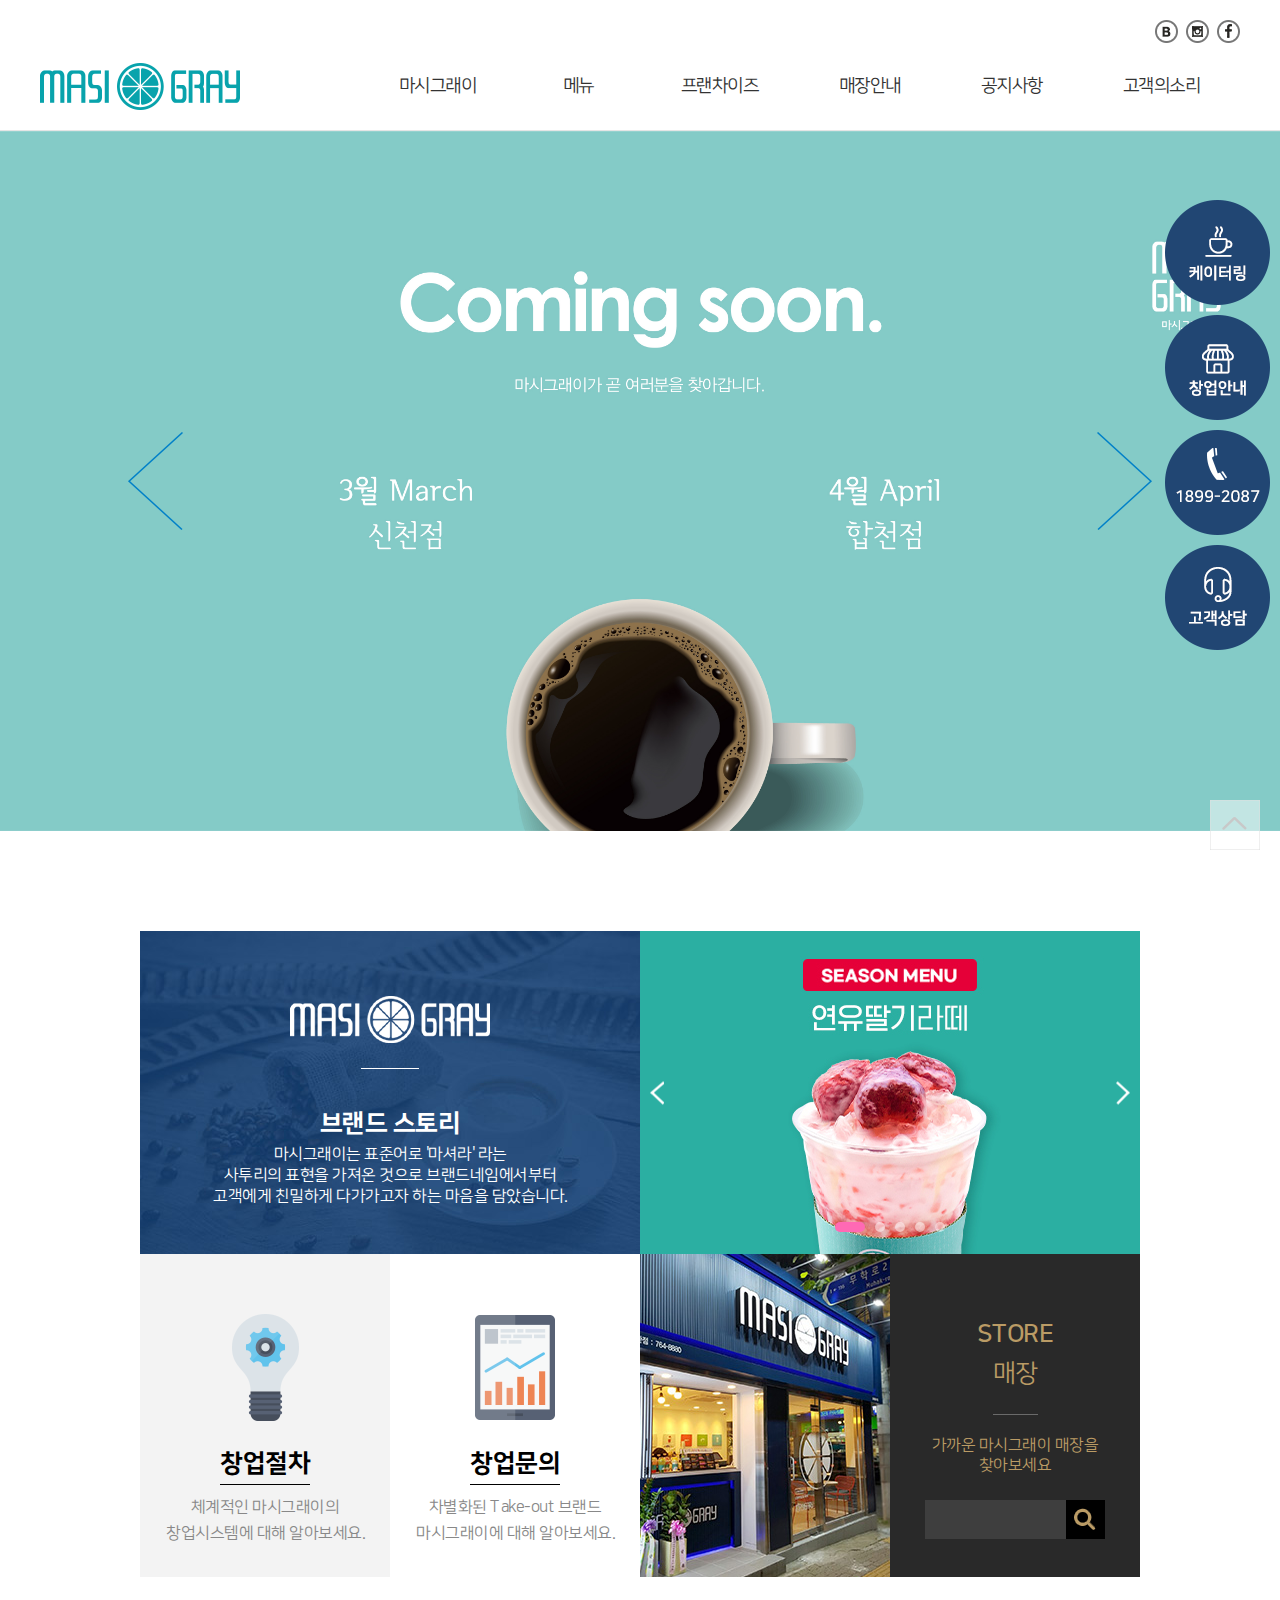
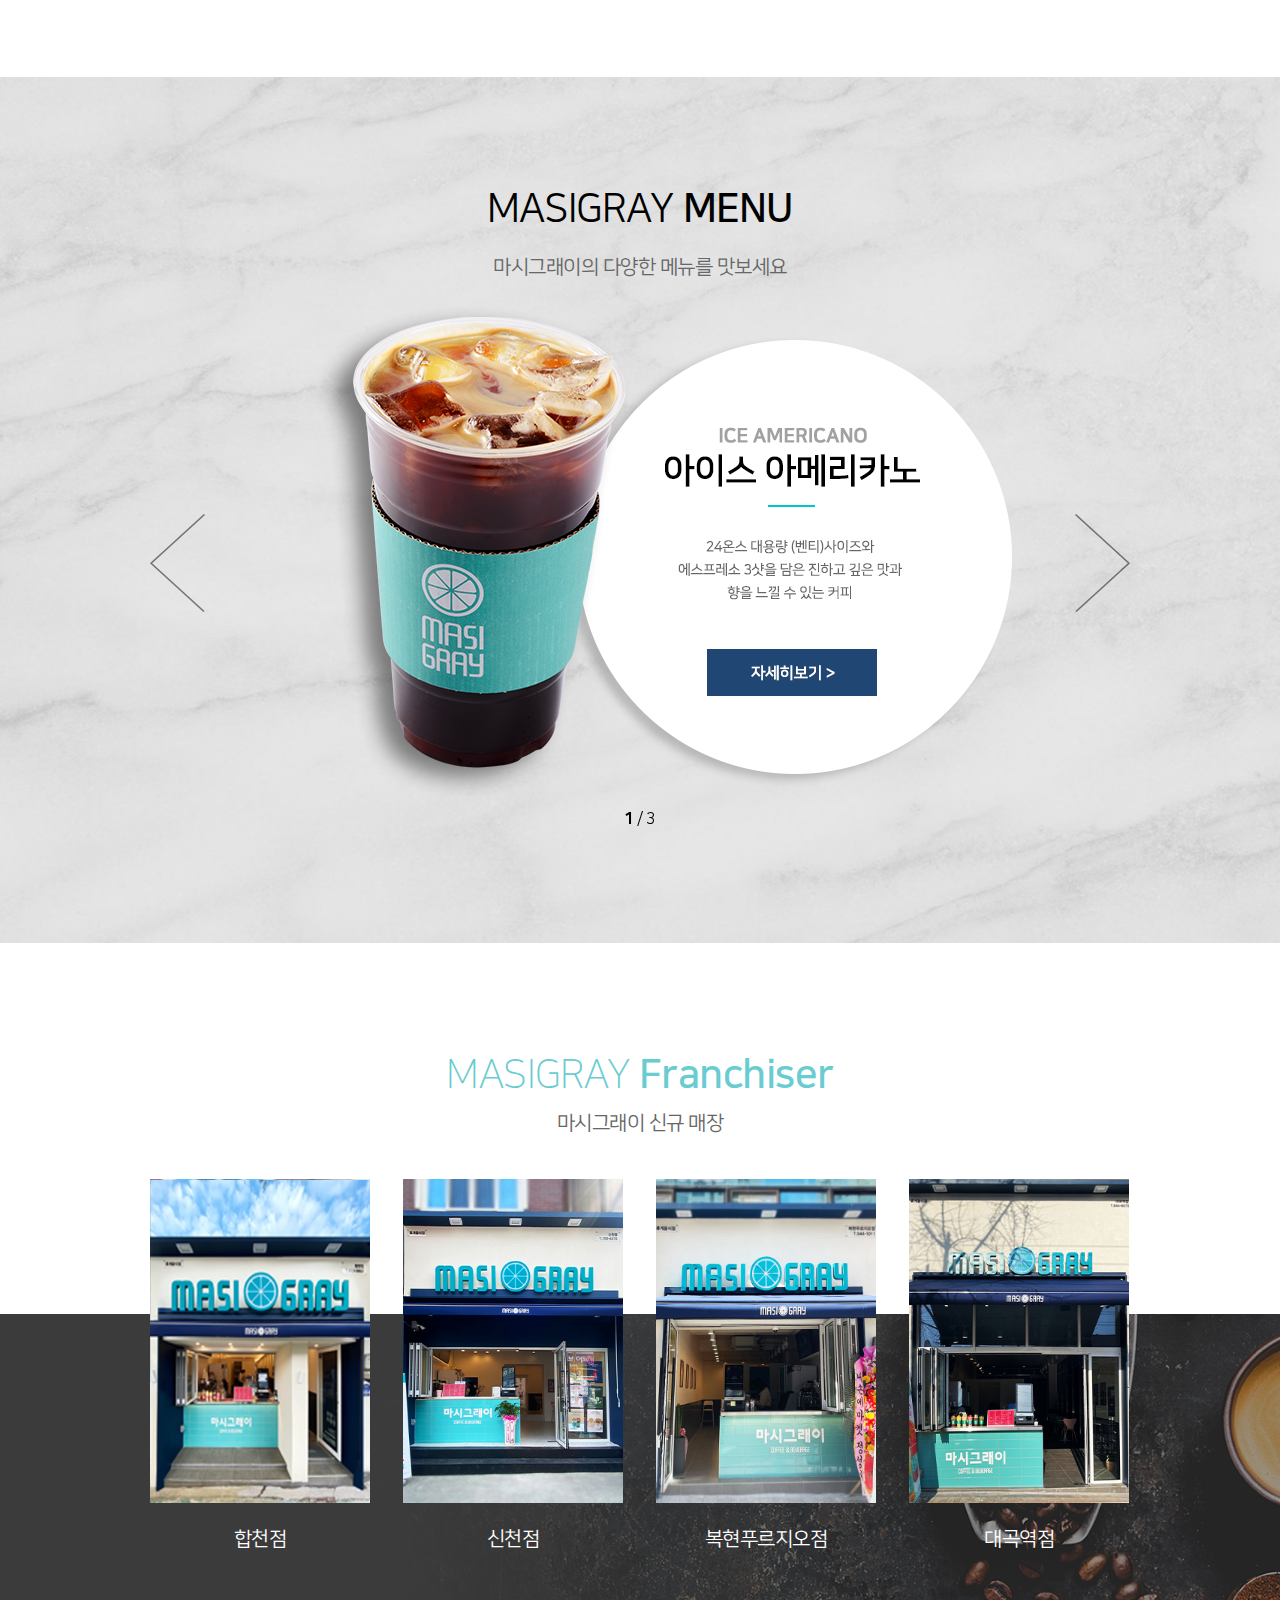
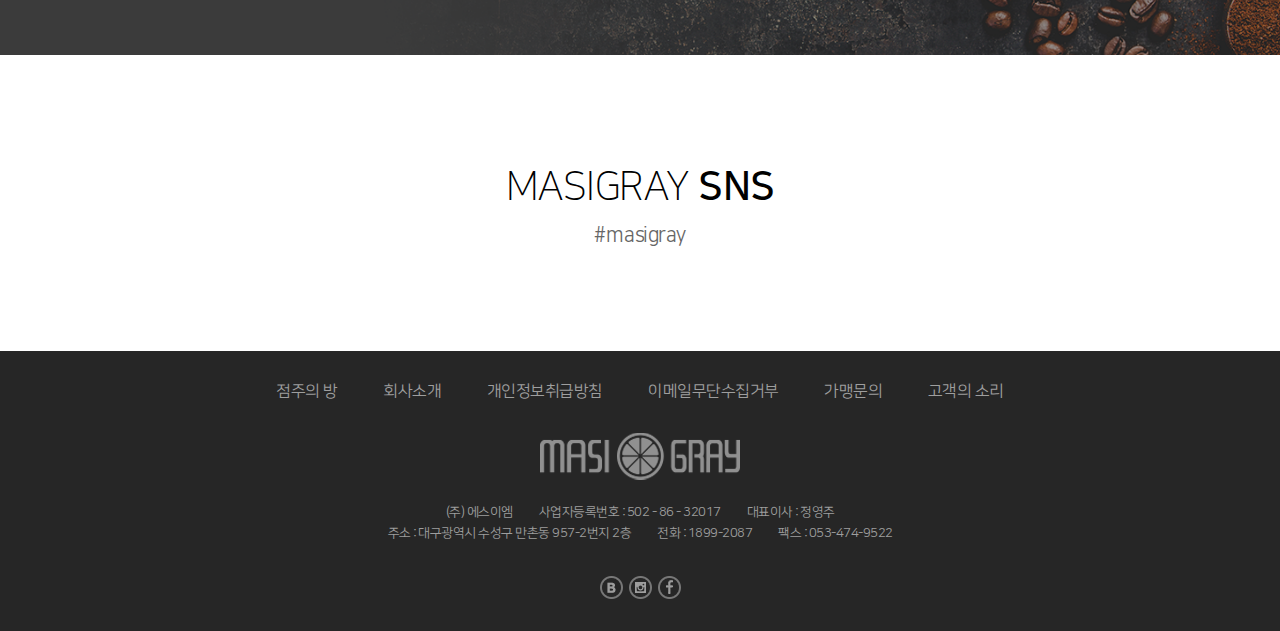
==== commit 7986978e: "햄버거 메뉴, js 수정" ====
--- a/index.html
+++ b/index.html
@@ -24,6 +24,80 @@
 </head>
 
 <body>
+  <!-- 위로가기 -->
+  <button class="gotop"></button>
+
+  <!-- 모바일 메뉴 -->
+  <a href="#" class="mb-bt">
+    <span></span>
+  </a>
+  <!-- 모바일 메뉴 가림막 -->
+  <div class="mb-dim"></div>
+  <!-- 모바일 메뉴 내용 -->
+  <div class="mb-wrap">
+    <a href="#" class="mb-close"></a>
+    <div class="mb-sns">
+      <ul class="mb-sns-list clearfix">
+        <li><a href="#"><img src="images/sns_blog.png" alt="블로그"></a></li>
+        <li><a href="#"><img src="images/sns_insta.png" alt="인스타"></a></li>
+        <li><a href="#"><img src="images/sns_facebook.png" alt="페이스북"></a></li>
+      </ul>
+    </div>
+    <ul class="mb-menu">
+      <li>
+        <a href="#">마시그래이</a>
+        <ul class="mb-submenu">
+          <li><a href="#">회사소개</a></li>
+          <li><a href="#">연혁</a></li>
+          <li><a href="#">CEO인사말</a></li>
+          <li><a href="#">BI / 비전</a></li>
+          <li><a href="#">오시는길</a></li>
+        </ul>
+      </li>
+      <li>
+        <a href="#">메뉴</a>
+        <ul class="mb-submenu">
+          <li><a href="#">신메뉴</a></li>
+          <li><a href="#">커피</a></li>
+          <li><a href="#">음료</a></li>
+          <li><a href="#">디저트</a></li>
+          <li><a href="#">MD상품</a></li>
+        </ul>
+      </li>
+      <li>
+        <a href="#">프랜차이즈</a>
+        <ul class="mb-submenu">
+          <li><a href="#">가맹안내</a></li>
+          <li><a href="#">가맹절차</a></li>
+          <li><a href="#">매장인테리어</a></li>
+          <li><a href="#">커피 아카데미</a></li>
+          <li><a href="#">가맹상담신청</a></li>
+        </ul>
+      </li>
+      <li>
+        <a href="#">매장안내</a>
+        <ul class="mb-submenu">
+          <li><a href="#">매장안내</a></li>
+        </ul>
+      </li>
+      <li><a href="#">공지사항</a>
+        <ul class="mb-submenu">
+          <li><a href="#">공지사항</a></li>
+          <li><a href="#">이벤트</a></li>
+        </ul>
+      </li>
+      <li>
+        <a href="#">고객의소리</a>
+        <ul class="mb-submenu">
+          <li><a href="#">FAQ</a></li>
+          <li><a href="#">Q&amp;A</a></li>
+          <li><a href="#">케이터링</a></li>
+        </ul>
+      </li>
+    </ul>
+  </div>
+
+
   <!-- 오른쪽 고정메뉴 -->
   <div class="fix-menu">
     <a href="#"><img src="images/fix_menu_1.png" alt="케이터링"></a>
--- a/css/style.css
+++ b/css/style.css
@@ -57,6 +57,184 @@
   clear: both;
 }
 
+/* 위로가기 */
+.gotop {
+  position: fixed;
+  right: 20px;
+  bottom: 50px;
+  display: block;
+  width: 50px;
+  height: 50px;
+  background: url('../images/gotop.png') no-repeat center;
+  background-size: cover;
+  border: 0;
+  cursor: pointer;
+  z-index: 999;
+}
+
+/* 모바일 메뉴 */
+.mb-bt {
+  position: fixed;
+  left: 20px;
+  top: 30px;
+  display: none;
+  width: 22px;
+  height: 21px;
+  z-index: 99997;
+  
+}
+.mb-bt::before {
+  content: "";
+  position: absolute;
+  left: 0;
+  top: 0;
+  display: block;
+  width: 100%;
+  height: 3px;
+  background-color: #51504e;
+
+}
+.mb-bt span {
+  position: absolute;
+  left: 0;
+  top: 9px;
+  display: block;
+  width: 100%;
+  height: 3px;
+  background-color: #51504e;
+
+}
+.mb-bt::after {
+  content: "";
+  position: absolute;
+  left: 0;
+  bottom: 0;
+  display: block;
+  width: 100%;
+  height: 3px;
+  background-color: #51504e;
+
+}
+
+/* 모바일 메뉴 가림막 */
+.mb-dim {
+  position: fixed;
+  left: 0;
+  top: 0;
+  display: none;
+  z-index: 9998;
+  width: 100vw;
+  height: 100vh;
+  background-color: rgba(0, 0, 0, 0.7);
+}
+/* 모바일 메뉴 내용*/
+.mb-wrap {
+  position: fixed;
+  left: -320px;
+  top: 0;
+  display: block;
+  z-index: 99999;
+  width: 320px;
+  height: 100vh;
+  background-color: #fff;
+  transition: left 0.5s;
+}
+
+.mb-wrap-open {
+  left: 0;
+}
+
+.mb-close {
+  position: absolute;
+  right: 20px;
+  top: 20px;
+  display: block;
+  width: 22px;
+  height: 22px;
+  background: url('../images/btn_close2.png') no-repeat center;
+  z-index: 9;
+}
+.mb-sns {
+  position: relative;
+  display: block;
+  padding: 20px 20px;
+}
+.mb-sns-list {
+  position: relative;
+  display: block;
+}
+.mb-sns-list li {
+  position: relative;
+  display: block;
+  float: left;
+  margin-right: 5px;
+}
+.mb-sns-list li a {
+  position: relative;
+  display: block;
+}
+
+.mb-menu {
+  position: relative;
+  display: block;
+}
+.mb-menu > li {
+  position: relative;
+  display: block;
+  border-bottom: 1px solid #eee;
+}
+.mb-menu > li > a {
+  position: relative;
+  display: block;
+  line-height: 50px;
+  color: #222;
+  font-size: 16px;
+  font-weight: 500;
+  padding-left: 20px;
+}
+.mb-menu > li > a::after {
+  content: '';
+  position: absolute;
+  right: 20px;
+  top: 50%;
+  transform: translateY(-50%);
+  display: block;
+  width: 13px;
+  height: 9px;
+  background: url('../images/lnb_bl.png') no-repeat center;
+  transition: transform 0.5s;
+
+}
+.mb-icon-rot::after {
+  transform: translateY(-50%) rotate(180deg) !important;
+}
+
+/* 포커스유지 */
+.mb-menu-focus {
+  color: #4abbc3 !important;
+}
+
+
+.mb-submenu {
+  position: relative;
+  /* display: block; */
+  background-color: #f2f2f2;
+  display: none;
+}
+.mb-submenu li {
+  position: relative;
+  display: block;
+}
+.mb-submenu li a {
+  position: relative;
+  display: block;
+  color: #888;
+  font-size: 13px;
+  line-height: 40px;
+  padding-left: 20px;
+}
+
+
 /* 고정메뉴 */
 .fix-menu {
   position: fixed;
@@ -274,6 +452,9 @@
   .menu>li {
     padding: 0 15px;
   }
+  .mb-dim {
+    display: none;
+  }
 }
 
 @media all and (max-width:700px) {
@@ -291,6 +472,9 @@
   }
   .gnb {
     display: none;
+  }
+  .mb-bt {
+    display: block;
   }
 }
 
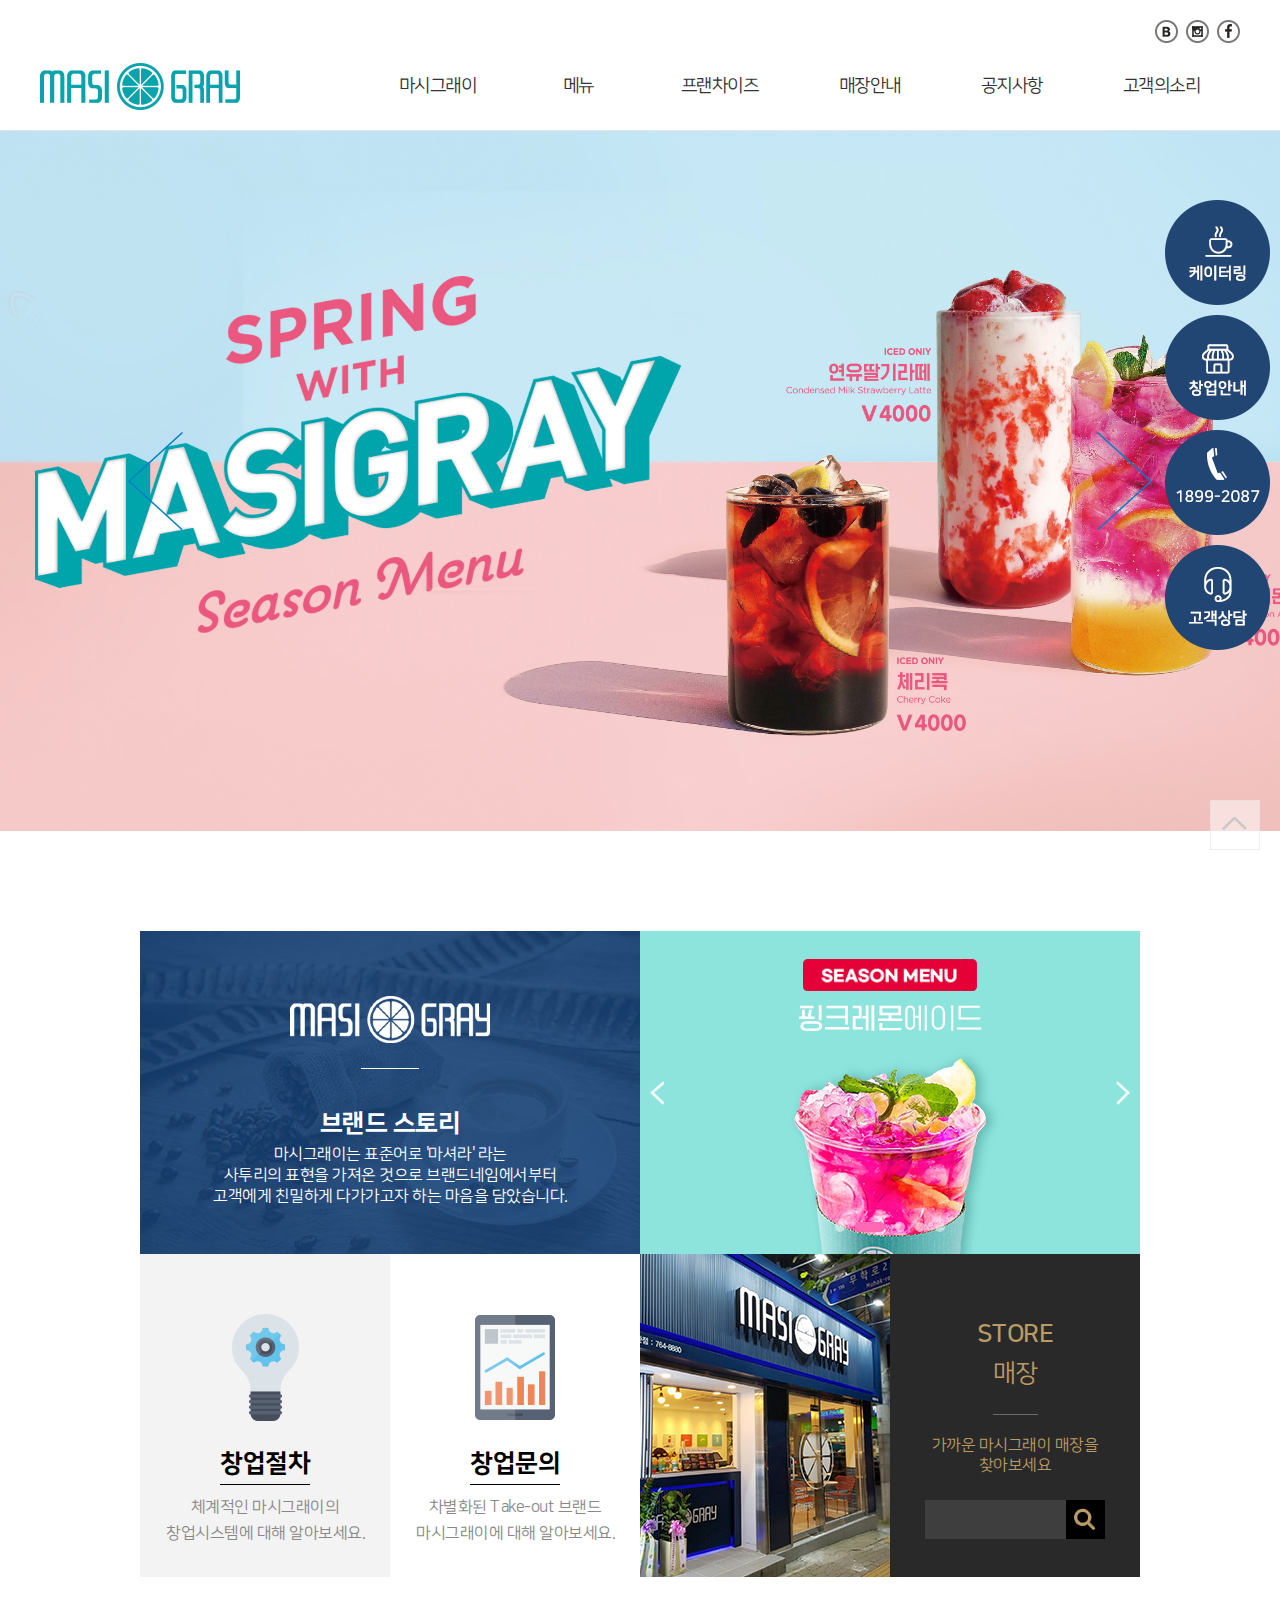
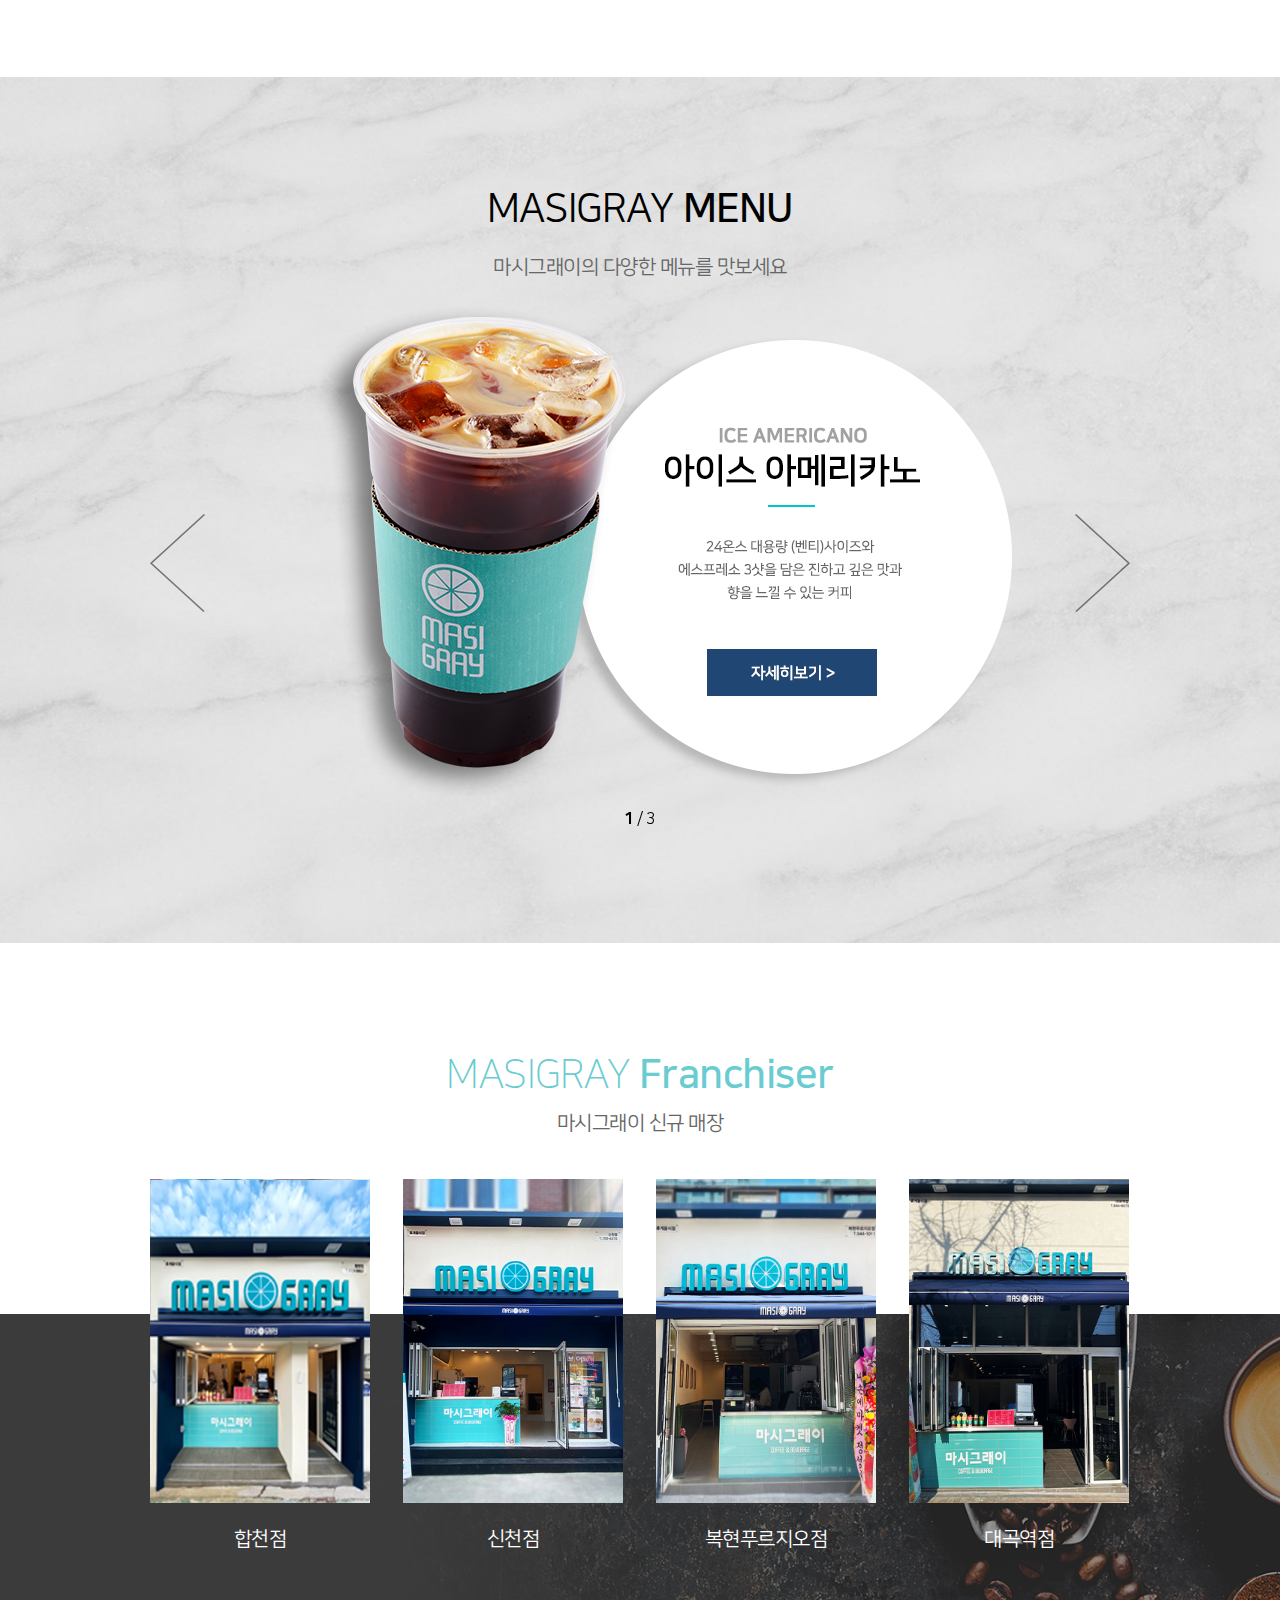
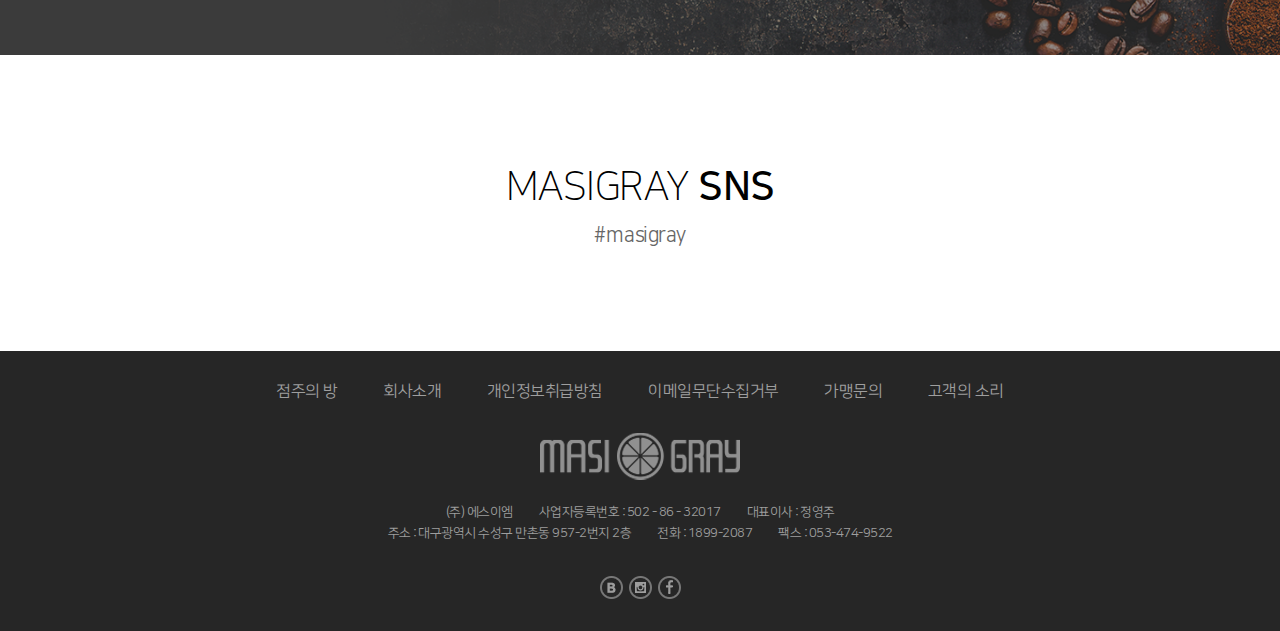
==== commit 9f6dc268: "객체생성자함수 구현" ====
--- a/index.html
+++ b/index.html
@@ -347,29 +347,13 @@
           <span>마시그래이 신규 매장</span>
         </div>
         <ul class="franchiser-list clearfix">
-          <li>
-            <a href="#">
-              <img src="images/프랜차이즈1.jpg" alt="">
-              <span>합천점</span>
-            </a>
+          <li id="store-1">
           </li>
-          <li>
-            <a href="#">
-              <img src="images/프랜차이즈4.jpg" alt="">
-              <span>신천점</span>
-            </a>
+          <li id="store-2">
           </li>
-          <li>
-            <a href="#">
-              <img src="images/프랜차이즈2.jpg" alt="">
-              <span>복현푸르지오점</span>
-            </a>
+          <li id="store-3">
           </li>
-          <li>
-            <a href="#">
-              <img src="images/프랜차이즈3.jpg" alt="">
-              <span>대곡역점</span>
-            </a>
+          <li id="store-4">
           </li>
         </ul>
       </div>
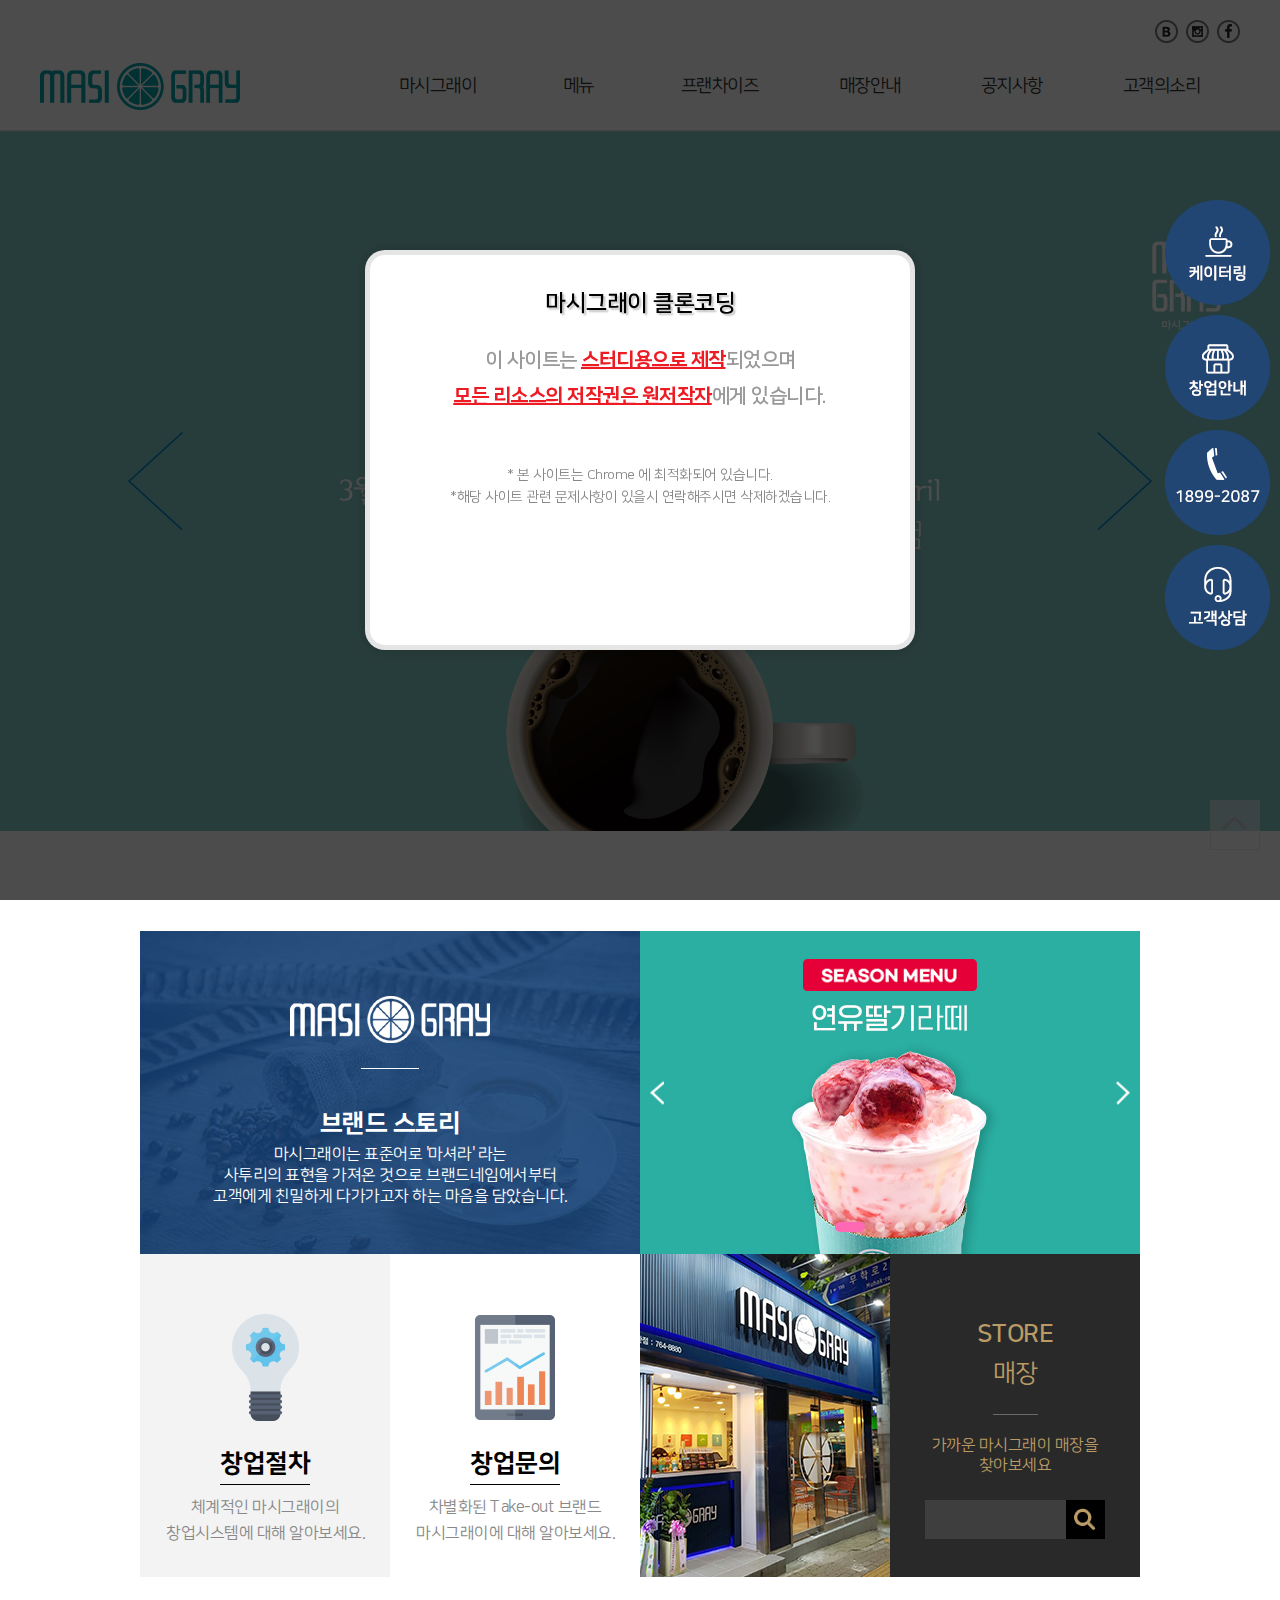
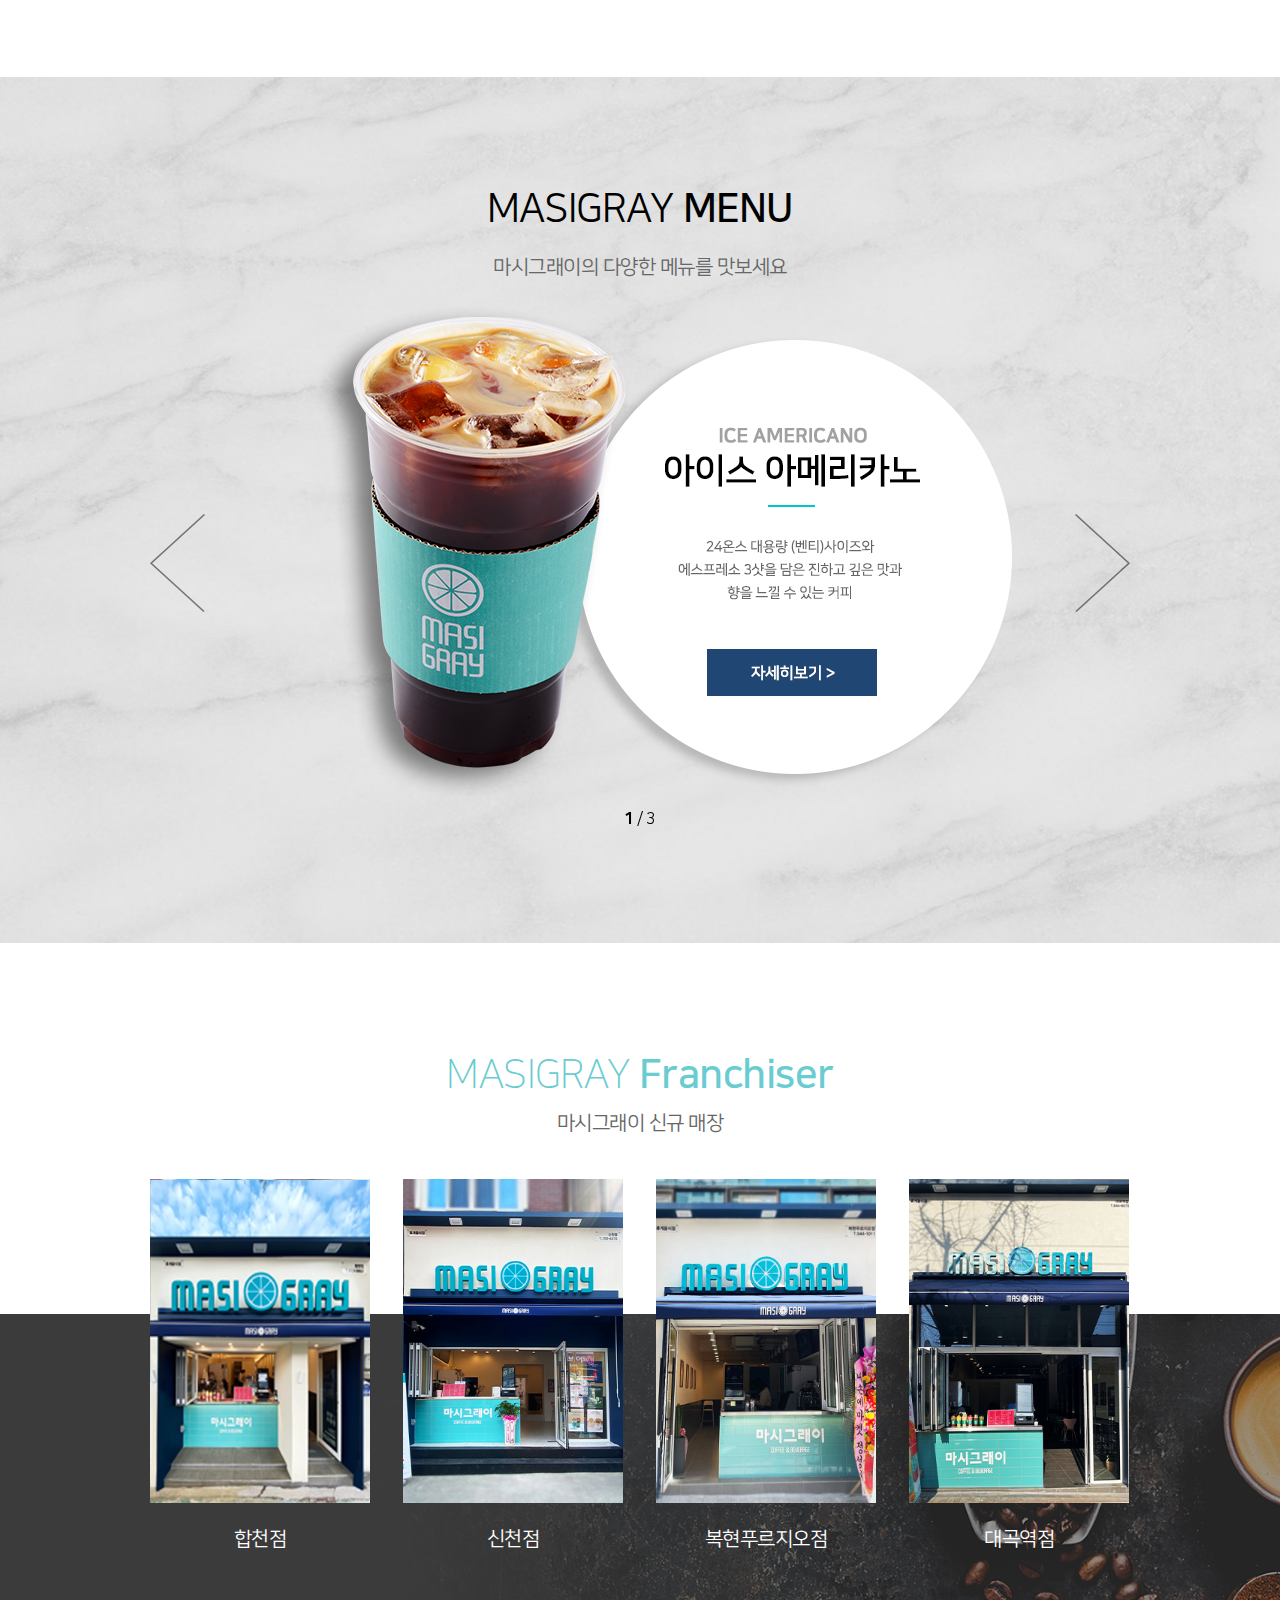
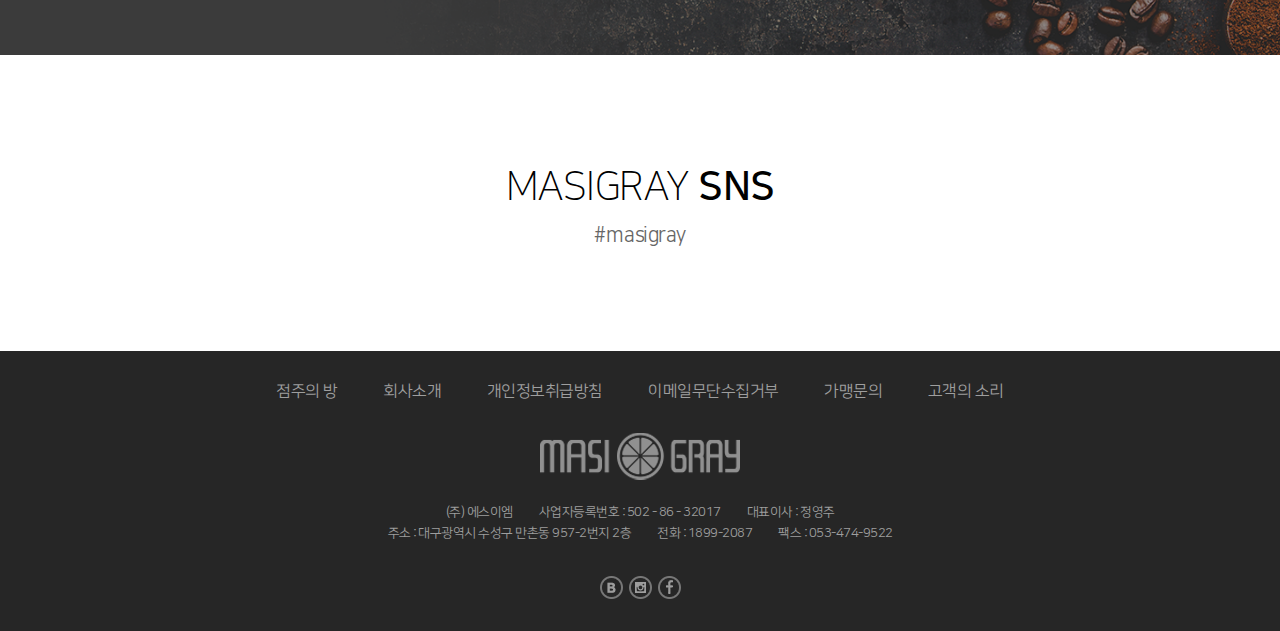
==== commit 3b4c0de1: "모달창" ====
--- a/index.html
+++ b/index.html
@@ -1,410 +1,468 @@
 <!DOCTYPE html>
 <html lang="ko">
-
-<head>
-  <meta charset="UTF-8">
-  <link rel="apple-touch-icon" sizes="180x180" href="images/apple-touch-icon.png">
-  <link rel="icon" type="image/png" sizes="32x32" href="images/favicon-32x32.png">
-  <link rel="icon" type="image/png" sizes="16x16" href="images/favicon-16x16.png">
-  <link rel="manifest" href="images/site.webmanifest">
-  <link rel="mask-icon" href="images/safari-pinned-tab.svg" color="#5bbad5">
-  <meta name="msapplication-TileColor" content="#da532c">
-  <meta name="theme-color" content="#ffffff">
-  <meta http-equiv="X-UA-Compatible" content="IE=edge">
-  <meta name="viewport" content="width=device-width, initial-scale=1.0">
-  <title>마시그래이</title>
-
-  <script src="https://code.jquery.com/jquery-3.6.0.min.js"
-    integrity="sha256-/xUj+3OJU5yExlq6GSYGSHk7tPXikynS7ogEvDej/m4=" crossorigin="anonymous"></script>
-  <link rel="stylesheet" href="js/swiper/swiper.min.css">
-  <script src="js/swiper/swiper.min.js"></script>
-
-  <link rel="stylesheet" href="css/style.css">
-  <script src="js/scrip.js"></script>
-</head>
-
-<body>
-  <!-- 위로가기 -->
-  <button class="gotop"></button>
-
-  <!-- 모바일 메뉴 -->
-  <a href="#" class="mb-bt">
-    <span></span>
-  </a>
-  <!-- 모바일 메뉴 가림막 -->
-  <div class="mb-dim"></div>
-  <!-- 모바일 메뉴 내용 -->
-  <div class="mb-wrap">
-    <a href="#" class="mb-close"></a>
-    <div class="mb-sns">
-      <ul class="mb-sns-list clearfix">
-        <li><a href="#"><img src="images/sns_blog.png" alt="블로그"></a></li>
-        <li><a href="#"><img src="images/sns_insta.png" alt="인스타"></a></li>
-        <li><a href="#"><img src="images/sns_facebook.png" alt="페이스북"></a></li>
-      </ul>
+  <head>
+    <meta charset="UTF-8" />
+    <link
+      rel="apple-touch-icon"
+      sizes="180x180"
+      href="images/apple-touch-icon.png"
+    />
+    <link
+      rel="icon"
+      type="image/png"
+      sizes="32x32"
+      href="images/favicon-32x32.png"
+    />
+    <link
+      rel="icon"
+      type="image/png"
+      sizes="16x16"
+      href="images/favicon-16x16.png"
+    />
+    <link rel="manifest" href="images/site.webmanifest" />
+    <link rel="mask-icon" href="images/safari-pinned-tab.svg" color="#5bbad5" />
+    <meta name="msapplication-TileColor" content="#da532c" />
+    <meta name="theme-color" content="#ffffff" />
+    <meta http-equiv="X-UA-Compatible" content="IE=edge" />
+    <meta name="viewport" content="width=device-width, initial-scale=1.0" />
+    <title>마시그래이</title>
+
+    <!-- 폰트어썸 -->
+    <link
+      rel="stylesheet"
+      href="https://cdnjs.cloudflare.com/ajax/libs/font-awesome/5.8.1/css/all.min.css"
+      integrity="sha512-gMjQeDaELJ0ryCI+FtItusU9MkAifCZcGq789FrzkiM49D8lbDhoaUaIX4ASU187wofMNlgBJ4ckbrXM9sE6Pg=="
+      crossorigin="anonymous"
+      referrerpolicy="no-referrer"
+    />
+    <!-- 조건실행 -->
+    <!--[if lt IE 9]>
+      <script src="js/html5shiv.js"></script>
+    <![endif]-->
+    <script
+      src="https://code.jquery.com/jquery-3.6.0.min.js"
+      integrity="sha256-/xUj+3OJU5yExlq6GSYGSHk7tPXikynS7ogEvDej/m4="
+      crossorigin="anonymous"
+    ></script>
+    <link rel="stylesheet" href="js/swiper/swiper.min.css" />
+    <script src="js/swiper/swiper.min.js"></script>
+
+    <link rel="stylesheet" href="css/style.css" />
+    <script src="js/scrip.js"></script>
+  </head>
+
+  <body>
+    <!-- 안내창 -->
+    <div class="modal-wrap">
+      <div class="modal-main">
+        <div class="modal-icon">
+          <i class="fas fa-exclamation-triangle"></i>
+        </div>
+        <h1>마시그래이 클론코딩</h1>
+        <p>
+          이 사이트는 <strong>스터디용으로 제작</strong>되었으며 <br />
+          <strong>모든 리소스의 저작권은 원저작자</strong>에게 있습니다. <br />
+        </p>
+
+        <div class="modal-bottom">
+          <span>* 본 사이트는 Chrome 에 최적화되어 있습니다.</span>
+          <span
+            >*해당 사이트 관련 문제사항이 있을시 연락해주시면
+            삭제하겠습니다.</span
+          >
+          <div class="modal-bottom-icon">
+            <a href="mailto:ehdusgml0903@naver.com" target="_blank"
+              ><i class="far fa-envelope"></i
+            ></a>
+            <a href="https://open.kakao.com/o/sXrenCHe" target="_blank"
+              ><i class="far fa-comments"></i
+            ></a>
+            <a href="https://github.com/yhist" target="_blank"
+              ><i class="fab fa-github"></i
+            ></a>
+          </div>
+        </div>
+
+        <button class="modal-close">
+          <i class="fas fa-times"></i>
+        </button>
+      </div>
     </div>
-    <ul class="mb-menu">
-      <li>
-        <a href="#">마시그래이</a>
-        <ul class="mb-submenu">
-          <li><a href="#">회사소개</a></li>
-          <li><a href="#">연혁</a></li>
-          <li><a href="#">CEO인사말</a></li>
-          <li><a href="#">BI / 비전</a></li>
-          <li><a href="#">오시는길</a></li>
-        </ul>
-      </li>
-      <li>
-        <a href="#">메뉴</a>
-        <ul class="mb-submenu">
-          <li><a href="#">신메뉴</a></li>
-          <li><a href="#">커피</a></li>
-          <li><a href="#">음료</a></li>
-          <li><a href="#">디저트</a></li>
-          <li><a href="#">MD상품</a></li>
-        </ul>
-      </li>
-      <li>
-        <a href="#">프랜차이즈</a>
-        <ul class="mb-submenu">
-          <li><a href="#">가맹안내</a></li>
-          <li><a href="#">가맹절차</a></li>
-          <li><a href="#">매장인테리어</a></li>
-          <li><a href="#">커피 아카데미</a></li>
-          <li><a href="#">가맹상담신청</a></li>
-        </ul>
-      </li>
-      <li>
-        <a href="#">매장안내</a>
-        <ul class="mb-submenu">
-          <li><a href="#">매장안내</a></li>
-        </ul>
-      </li>
-      <li><a href="#">공지사항</a>
-        <ul class="mb-submenu">
-          <li><a href="#">공지사항</a></li>
-          <li><a href="#">이벤트</a></li>
-        </ul>
-      </li>
-      <li>
-        <a href="#">고객의소리</a>
-        <ul class="mb-submenu">
-          <li><a href="#">FAQ</a></li>
-          <li><a href="#">Q&amp;A</a></li>
-          <li><a href="#">케이터링</a></li>
-        </ul>
-      </li>
-    </ul>
-  </div>
-
-
-  <!-- 오른쪽 고정메뉴 -->
-  <div class="fix-menu">
-    <a href="#"><img src="images/fix_menu_1.png" alt="케이터링"></a>
-    <a href="#"><img src="images/fix_menu_2.png" alt="창업안내"></a>
-    <a href="#"><img src="images/fix_menu_3.png" alt="전화상담"></a>
-    <a href="#"><img src="images/fix_menu_4.png" alt="고객상담"></a>
-  </div>
-  <!-- 전체 레이아웃 -->
-  <div class="wrap">
-    <!-- header -->
-    <header class="header">
-      <div class="inner">
-        <div class="header-top clearfix">
-          <ul class="h-sns-list">
-            <li><a href="#" class="icon-bg">blog</a></li>
-            <li><a href="#" class="icon-is">instagram</a></li>
-            <li><a href="#" class="icon-fb">facebook</a></li>
-          </ul>
-        </div>
-        <div class="header-main clearfix">
-          <a href="index.html" class="logo">마시그래이</a>
-          <div class="gnb">
-            <ul class="menu">
-              <li>
-                <a href="#">마시그래이</a>
-                <ul class="submenu">
-                  <li><a href="#">회사소개</a></li>
-                  <li><a href="#">연혁</a></li>
-                  <li><a href="#">CEO인사말</a></li>
-                  <li><a href="#">BI / 비전</a></li>
-                  <li><a href="#">오시는길</a></li>
-                </ul>
-              </li>
-              <li>
-                <a href="#">메뉴</a>
-                <ul class="submenu">
-                  <li><a href="#">신메뉴</a></li>
-                  <li><a href="#">커피</a></li>
-                  <li><a href="#">음료</a></li>
-                  <li><a href="#">디저트</a></li>
-                  <li><a href="#">MD상품</a></li>
-                </ul>
-              </li>
-              <li>
-                <a href="#">프랜차이즈</a>
-                <ul class="submenu">
-                  <li><a href="#">가맹안내</a></li>
-                  <li><a href="#">가맹절차</a></li>
-                  <li><a href="#">매장인테리어</a></li>
-                  <li><a href="#">커피 아카데미</a></li>
-                  <li><a href="#">가맹상담신청</a></li>
-                </ul>
-              </li>
-              <li>
-                <a href="#">매장안내</a>
-                <ul class="submenu">
-                  <li><a href="#">매장안내</a></li>
-                </ul>
-              </li>
-              <li><a href="#">공지사항</a>
-                <ul class="submenu">
-                  <li><a href="#">공지사항</a></li>
-                  <li><a href="#">이벤트</a></li>
-                </ul>
-              </li>
-              <li>
-                <a href="#">고객의소리</a>
-                <ul class="submenu">
-                  <li><a href="#">FAQ</a></li>
-                  <li><a href="#">Q&amp;A</a></li>
-                  <li><a href="#">케이터링</a></li>
-                </ul>
-              </li>
-
-            </ul>
-          </div>
-        </div>
-
-
-      </div>
-    </header>
-    <!-- visual -->
-    <section class="visual">
-      <div class="swiper-container sw-visual">
-        <!-- 슬라이드 내용 -->
-        <div class="swiper-wrapper">
-          <div class="swiper-slide">
-            <a href="#" class="sw-visual-1"></a>
-          </div>
-          <div class="swiper-slide">
-            <a href="#" class="sw-visual-2"></a>
-          </div>
-          <div class="swiper-slide">
-            <a href="#" class="sw-visual-3"></a>
-          </div>
-          <div class="swiper-slide">
-            <a href="#" class="sw-visual-4"></a>
-          </div>
-        </div>
-        <!-- 슬라이드 좌우버튼 -->
-        <button class="sw-visual-prev"></button>
-        <button class="sw-visual-next"></button>
-      </div>
-    </section>
-    <!-- items -->
-    <section class="items">
-      <div class="inner clearfix">
-        <div class="items-box">
-          <img src="images/mb01_img.png" alt="">
-
-          <span class="bar"></span>
-
-          <a href="#">
-            <h3>브랜드 스토리</h3>
-            <p>
-              마시그래이는 표준어로 '마셔라' 라는 <br>
-              사투리의 표현을 가져온 것으로 브랜드네임에서부터 <br>
-              고객에게 친밀하게 다가가고자 하는 마음을 담았습니다.
-            </p>
-          </a>
-        </div>
-        <div class="items-box">
-
-          <!-- item 슬라이드 -->
-          <div class="swiper-container sw-items">
-            <!-- 기본형 : 슬라이드 내용 -->
-            <div class="swiper-wrapper">
-              <div class="swiper-slide">
-                <a href="#" class="items-1"></a>
-              </div>
-              <div class="swiper-slide">
-                <a href="#" class="items-2"></a>
-              </div>
-              <div class="swiper-slide">
-                <a href="#" class="items-3"></a>
-              </div>
-              <div class="swiper-slide">
-                <a href="#" class="items-4"></a>
-              </div>
-              <div class="swiper-slide">
-                <a href="#" class="items-5"></a>
-              </div>
-            </div>
-
-            <!-- 이동버튼 -->
-            <button class="sw-items-prev"></button>
-            <button class="sw-items-next"></button>
-
-            <!-- 콘트롤 -->
-            <div class="sw-items-control">
-              <!-- Pagination -->
-              <div class="sw-items-pg"></div>
-            </div>
-
-          </div>
-
-        </div>
-        <div class="items-box">
-          <a href="#">
-            <h3>창업절차</h3>
-            <p>체계적인 마시그래이의 <br>
-              창업시스템에 대해 알아보세요.
-            </p>
-          </a>
-          <a href="#">
-            <h3>창업문의</h3>
-            <p>차별화된 Take-out 브랜드<br>
-              마시그래이에 대해 알아보세요.
-            </p>
-          </a>
-        </div>
-        <div class="items-box">
-
-          <div class="search-left">
-          </div>
-
-          <div class="search">
-
-            <h2>
-              STORE
-            </h2>
-
-            <h3>
-              매장
-            </h3>
-
-            <p>
-              가까운 마시그래이 매장을 <br>
-              찾아보세요
-            </p>
-
-            <form action="" id="search-form" class="search-form">
-              <label for="shop">지점명</label>
-              <input type="text" name="shop" id="shop" class="shop">
-              <input type="submit" class="search-bt">
-            </form>
-
-          </div>
-
-        </div>
-      </div>
-    </section>
-    <!-- bevarage -->
-    <section class="bevarage">
-      <div class="inner">
-
-        <div class="bevarage-top">
-          <h2>MASIGRAY <b>MENU</b></h2>
-          <span>마시그래이의 다양한 메뉴를 맛보세요</span>
-        </div>
-        <!-- Bevarage 슬라이드  -->
-        <div class="swiper-container sw-bevarage">
-          <!-- 슬라이드내용 -->
-          <div class="swiper-wrapper">
-            <div class="swiper-slide">
-              <a href="#">
-                <img src="images/menu_slide01.png" alt="">
-              </a>
-            </div>
-            <div class="swiper-slide">
-              <a href="#">
-                <img src="images/menu_slide02.png" alt="">
-              </a>
-            </div>
-            <div class="swiper-slide">
-              <a href="#">
-                <img src="images/menu_slide03.png" alt="">
-              </a>
-            </div>
-          </div>
-          <!-- 좌우버튼 -->
-          <button class="sw-bevarage-prev"></button>
-          <button class="sw-bevarage-next"></button>
-          <!-- 컨트롤 -->
-          <div class="sw-bevarage-control">
-            <div class="sw-bevarage-pg"></div>
-          </div>
-        </div>
-
-      </div>
-    </section>
-    <!-- franchiser -->
-    <section class="franchiser">
-      <div class="inner">
-        <div class="franchiser-top">
-          <h2>MASIGRAY <b>Franchiser</b></h2>
-          <span>마시그래이 신규 매장</span>
-        </div>
-        <ul class="franchiser-list clearfix">
-          <li id="store-1">
+    <!-- 위로가기 -->
+    <button class="gotop"></button>
+
+    <!-- 모바일 메뉴 -->
+    <a href="#" class="mb-bt">
+      <span></span>
+    </a>
+    <!-- 모바일 메뉴 가림막 -->
+    <div class="mb-dim"></div>
+    <!-- 모바일 메뉴 내용 -->
+    <div class="mb-wrap">
+      <a href="#" class="mb-close"></a>
+      <div class="mb-sns">
+        <ul class="mb-sns-list clearfix">
+          <li>
+            <a href="#"><img src="images/sns_blog.png" alt="블로그" /></a>
           </li>
-          <li id="store-2">
+          <li>
+            <a href="#"><img src="images/sns_insta.png" alt="인스타" /></a>
           </li>
-          <li id="store-3">
-          </li>
-          <li id="store-4">
+          <li>
+            <a href="#"><img src="images/sns_facebook.png" alt="페이스북" /></a>
           </li>
         </ul>
       </div>
-    </section>
-    <!-- sns -->
-    <section class="sns">
-      <div class="inner">
-        <div class="sns-top">
-          <h2>MASIGRAY <b>SNS</b></h2>
-          <span>#masigray</span>
-        </div>
-      </div>
-    </section>
-    <!-- footer -->
-    <footer class="footer">
-      <div class="inner">
-
-        <ul class="footer-menu clearfix">
-          <li><a href="#">점주의 방</a></li>
-          <li><a href="#">회사소개</a></li>
-          <li><a href="#">개인정보취급방침</a></li>
-          <li><a href="#">이메일무단수집거부</a></li>
-          <li><a href="#">가맹문의</a></li>
-          <li><a href="#">고객의 소리</a></li>
-        </ul>
-
-        <hr>
-
-        <a href="#" class="footer-logo">
-          <img src="images/f_logo.png" alt="마시그래이">
-        </a>
-
-        <hr>
-
-        <p class="footer-copy">
-          (주) 에스이엠<i class="bar"></i>사업자등록번호 : 502 - 86 - 32017<i class="bar"></i>대표이사 : 정영주 <br>
-          주소 : 대구광역시 수성구 만촌동 957-2번지 2층<i class="bar"></i>전화 : 1899-2087<i class="bar"></i>팩스 : 053-474-9522
-        </p>
-
-        <hr>
-
-        <ul class="footer-sns clearfix">
-          <li><a href="#"><img src="images/F_sns _1.png" alt="블로그"></a></li>
-          <li><a href="#"><img src="images/F_sns_2.png" alt="인스타"></a></li>
-          <li><a href="#"><img src="images/F_sns_3.png" alt="페이스북"></a></li>
-        </ul>
-
-      </div>
-    </footer>
-  </div>
-
-</body>
-
-</html>+      <ul class="mb-menu">
+        <li>
+          <a href="#">마시그래이</a>
+          <ul class="mb-submenu">
+            <li><a href="#">회사소개</a></li>
+            <li><a href="#">연혁</a></li>
+            <li><a href="#">CEO인사말</a></li>
+            <li><a href="#">BI / 비전</a></li>
+            <li><a href="#">오시는길</a></li>
+          </ul>
+        </li>
+        <li>
+          <a href="#">메뉴</a>
+          <ul class="mb-submenu">
+            <li><a href="#">신메뉴</a></li>
+            <li><a href="#">커피</a></li>
+            <li><a href="#">음료</a></li>
+            <li><a href="#">디저트</a></li>
+            <li><a href="#">MD상품</a></li>
+          </ul>
+        </li>
+        <li>
+          <a href="#">프랜차이즈</a>
+          <ul class="mb-submenu">
+            <li><a href="#">가맹안내</a></li>
+            <li><a href="#">가맹절차</a></li>
+            <li><a href="#">매장인테리어</a></li>
+            <li><a href="#">커피 아카데미</a></li>
+            <li><a href="#">가맹상담신청</a></li>
+          </ul>
+        </li>
+        <li>
+          <a href="#">매장안내</a>
+          <ul class="mb-submenu">
+            <li><a href="#">매장안내</a></li>
+          </ul>
+        </li>
+        <li>
+          <a href="#">공지사항</a>
+          <ul class="mb-submenu">
+            <li><a href="#">공지사항</a></li>
+            <li><a href="#">이벤트</a></li>
+          </ul>
+        </li>
+        <li>
+          <a href="#">고객의소리</a>
+          <ul class="mb-submenu">
+            <li><a href="#">FAQ</a></li>
+            <li><a href="#">Q&amp;A</a></li>
+            <li><a href="#">케이터링</a></li>
+          </ul>
+        </li>
+      </ul>
+    </div>
+
+    <!-- 오른쪽 고정메뉴 -->
+    <div class="fix-menu">
+      <a href="#"><img src="images/fix_menu_1.png" alt="케이터링" /></a>
+      <a href="#"><img src="images/fix_menu_2.png" alt="창업안내" /></a>
+      <a href="#"><img src="images/fix_menu_3.png" alt="전화상담" /></a>
+      <a href="#"><img src="images/fix_menu_4.png" alt="고객상담" /></a>
+    </div>
+    <!-- 전체 레이아웃 -->
+    <div class="wrap">
+      <!-- header -->
+      <header class="header">
+        <div class="inner">
+          <div class="header-top clearfix">
+            <ul class="h-sns-list">
+              <li><a href="#" class="icon-bg">blog</a></li>
+              <li><a href="#" class="icon-is">instagram</a></li>
+              <li><a href="#" class="icon-fb">facebook</a></li>
+            </ul>
+          </div>
+          <div class="header-main clearfix">
+            <a href="index.html" class="logo">마시그래이</a>
+            <div class="gnb">
+              <ul class="menu">
+                <li>
+                  <a href="#">마시그래이</a>
+                  <ul class="submenu">
+                    <li><a href="#">회사소개</a></li>
+                    <li><a href="#">연혁</a></li>
+                    <li><a href="#">CEO인사말</a></li>
+                    <li><a href="#">BI / 비전</a></li>
+                    <li><a href="#">오시는길</a></li>
+                  </ul>
+                </li>
+                <li>
+                  <a href="#">메뉴</a>
+                  <ul class="submenu">
+                    <li><a href="#">신메뉴</a></li>
+                    <li><a href="#">커피</a></li>
+                    <li><a href="#">음료</a></li>
+                    <li><a href="#">디저트</a></li>
+                    <li><a href="#">MD상품</a></li>
+                  </ul>
+                </li>
+                <li>
+                  <a href="#">프랜차이즈</a>
+                  <ul class="submenu">
+                    <li><a href="#">가맹안내</a></li>
+                    <li><a href="#">가맹절차</a></li>
+                    <li><a href="#">매장인테리어</a></li>
+                    <li><a href="#">커피 아카데미</a></li>
+                    <li><a href="#">가맹상담신청</a></li>
+                  </ul>
+                </li>
+                <li>
+                  <a href="#">매장안내</a>
+                  <ul class="submenu">
+                    <li><a href="#">매장안내</a></li>
+                  </ul>
+                </li>
+                <li>
+                  <a href="#">공지사항</a>
+                  <ul class="submenu">
+                    <li><a href="#">공지사항</a></li>
+                    <li><a href="#">이벤트</a></li>
+                  </ul>
+                </li>
+                <li>
+                  <a href="#">고객의소리</a>
+                  <ul class="submenu">
+                    <li><a href="#">FAQ</a></li>
+                    <li><a href="#">Q&amp;A</a></li>
+                    <li><a href="#">케이터링</a></li>
+                  </ul>
+                </li>
+              </ul>
+            </div>
+          </div>
+        </div>
+      </header>
+      <!-- visual -->
+      <section class="visual">
+        <div class="swiper-container sw-visual">
+          <!-- 슬라이드 내용 -->
+          <div class="swiper-wrapper">
+            <div class="swiper-slide">
+              <a href="#" class="sw-visual-1"></a>
+            </div>
+            <div class="swiper-slide">
+              <a href="#" class="sw-visual-2"></a>
+            </div>
+            <div class="swiper-slide">
+              <a href="#" class="sw-visual-3"></a>
+            </div>
+            <div class="swiper-slide">
+              <a href="#" class="sw-visual-4"></a>
+            </div>
+          </div>
+          <!-- 슬라이드 좌우버튼 -->
+          <button class="sw-visual-prev"></button>
+          <button class="sw-visual-next"></button>
+        </div>
+      </section>
+      <!-- items -->
+      <section class="items">
+        <div class="inner clearfix">
+          <div class="items-box">
+            <img src="images/mb01_img.png" alt="" />
+
+            <span class="bar"></span>
+
+            <a href="#">
+              <h3>브랜드 스토리</h3>
+              <p>
+                마시그래이는 표준어로 '마셔라' 라는 <br />
+                사투리의 표현을 가져온 것으로 브랜드네임에서부터 <br />
+                고객에게 친밀하게 다가가고자 하는 마음을 담았습니다.
+              </p>
+            </a>
+          </div>
+          <div class="items-box">
+            <!-- item 슬라이드 -->
+            <div class="swiper-container sw-items">
+              <!-- 기본형 : 슬라이드 내용 -->
+              <div class="swiper-wrapper">
+                <div class="swiper-slide">
+                  <a href="#" class="items-1"></a>
+                </div>
+                <div class="swiper-slide">
+                  <a href="#" class="items-2"></a>
+                </div>
+                <div class="swiper-slide">
+                  <a href="#" class="items-3"></a>
+                </div>
+                <div class="swiper-slide">
+                  <a href="#" class="items-4"></a>
+                </div>
+                <div class="swiper-slide">
+                  <a href="#" class="items-5"></a>
+                </div>
+              </div>
+
+              <!-- 이동버튼 -->
+              <button class="sw-items-prev"></button>
+              <button class="sw-items-next"></button>
+
+              <!-- 콘트롤 -->
+              <div class="sw-items-control">
+                <!-- Pagination -->
+                <div class="sw-items-pg"></div>
+              </div>
+            </div>
+          </div>
+          <div class="items-box">
+            <a href="#">
+              <h3>창업절차</h3>
+              <p>
+                체계적인 마시그래이의 <br />
+                창업시스템에 대해 알아보세요.
+              </p>
+            </a>
+            <a href="#">
+              <h3>창업문의</h3>
+              <p>
+                차별화된 Take-out 브랜드<br />
+                마시그래이에 대해 알아보세요.
+              </p>
+            </a>
+          </div>
+          <div class="items-box">
+            <div class="search-left"></div>
+
+            <div class="search">
+              <h2>STORE</h2>
+
+              <h3>매장</h3>
+
+              <p>
+                가까운 마시그래이 매장을 <br />
+                찾아보세요
+              </p>
+
+              <form action="" id="search-form" class="search-form">
+                <label for="shop">지점명</label>
+                <input type="text" name="shop" id="shop" class="shop" />
+                <input type="submit" class="search-bt" />
+              </form>
+            </div>
+          </div>
+        </div>
+      </section>
+      <!-- bevarage -->
+      <section class="bevarage">
+        <div class="inner">
+          <div class="bevarage-top">
+            <h2>MASIGRAY <b>MENU</b></h2>
+            <span>마시그래이의 다양한 메뉴를 맛보세요</span>
+          </div>
+          <!-- Bevarage 슬라이드  -->
+          <div class="swiper-container sw-bevarage">
+            <!-- 슬라이드내용 -->
+            <div class="swiper-wrapper">
+              <div class="swiper-slide">
+                <a href="#">
+                  <img src="images/menu_slide01.png" alt="" />
+                </a>
+              </div>
+              <div class="swiper-slide">
+                <a href="#">
+                  <img src="images/menu_slide02.png" alt="" />
+                </a>
+              </div>
+              <div class="swiper-slide">
+                <a href="#">
+                  <img src="images/menu_slide03.png" alt="" />
+                </a>
+              </div>
+            </div>
+            <!-- 좌우버튼 -->
+            <button class="sw-bevarage-prev"></button>
+            <button class="sw-bevarage-next"></button>
+            <!-- 컨트롤 -->
+            <div class="sw-bevarage-control">
+              <div class="sw-bevarage-pg"></div>
+            </div>
+          </div>
+        </div>
+      </section>
+      <!-- franchiser -->
+      <section class="franchiser">
+        <div class="inner">
+          <div class="franchiser-top">
+            <h2>MASIGRAY <b>Franchiser</b></h2>
+            <span>마시그래이 신규 매장</span>
+          </div>
+          <ul class="franchiser-list clearfix">
+            <li id="store-1"></li>
+            <li id="store-2"></li>
+            <li id="store-3"></li>
+            <li id="store-4"></li>
+          </ul>
+        </div>
+      </section>
+      <!-- sns -->
+      <section class="sns">
+        <div class="inner">
+          <div class="sns-top">
+            <h2>MASIGRAY <b>SNS</b></h2>
+            <span>#masigray</span>
+          </div>
+        </div>
+      </section>
+      <!-- footer -->
+      <footer class="footer">
+        <div class="inner">
+          <ul class="footer-menu clearfix">
+            <li><a href="#">점주의 방</a></li>
+            <li><a href="#">회사소개</a></li>
+            <li><a href="#">개인정보취급방침</a></li>
+            <li><a href="#">이메일무단수집거부</a></li>
+            <li><a href="#">가맹문의</a></li>
+            <li><a href="#">고객의 소리</a></li>
+          </ul>
+
+          <hr />
+
+          <a href="#" class="footer-logo">
+            <img src="images/f_logo.png" alt="마시그래이" />
+          </a>
+
+          <hr />
+
+          <p class="footer-copy">
+            (주) 에스이엠<i class="bar"></i>사업자등록번호 : 502 - 86 - 32017<i
+              class="bar"
+            ></i
+            >대표이사 : 정영주 <br />
+            주소 : 대구광역시 수성구 만촌동 957-2번지 2층<i class="bar"></i>전화
+            : 1899-2087<i class="bar"></i>팩스 : 053-474-9522
+          </p>
+
+          <hr />
+
+          <ul class="footer-sns clearfix">
+            <li>
+              <a href="#"><img src="images/F_sns _1.png" alt="블로그" /></a>
+            </li>
+            <li>
+              <a href="#"><img src="images/F_sns_2.png" alt="인스타" /></a>
+            </li>
+            <li>
+              <a href="#"><img src="images/F_sns_3.png" alt="페이스북" /></a>
+            </li>
+          </ul>
+        </div>
+      </footer>
+    </div>
+  </body>
+</html>
--- a/css/style.css
+++ b/css/style.css
@@ -1,5 +1,5 @@
 @charset 'utf-8';
-@import url('nanumsquare/nanumsquare.css');
+@import url("nanumsquare/nanumsquare.css");
 
 * {
   margin: 0;
@@ -28,9 +28,9 @@
   overflow-x: hidden;
 }
 
-
 body {
-  font-family: 'NanumSquare', 'Malgun Gothic', '맑은 고딕', "돋움", Verdana, sans-serif;
+  font-family: "NanumSquare", "Malgun Gothic", "맑은 고딕", "돋움", Verdana,
+    sans-serif;
   font-weight: 400;
   font-size: 14px;
   letter-spacing: -0.5px;
@@ -50,11 +50,125 @@
 
 /* float를 해제 */
 .clearfix::after {
-  content: '';
+  content: "";
   position: relative;
   display: block;
   width: 100%;
   clear: both;
+}
+
+/* 안내창 */
+.modal-wrap {
+  position: fixed;
+  left: 0;
+  top: 0;
+  width: 100%;
+  height: 100%;
+  background-color: rgb(0, 0, 0, 0.7);
+  z-index: 99999;
+}
+
+.modal-main {
+  position: absolute;
+  left: 50%;
+  top: 50%;
+  transform: translate(-50%, -50%);
+  width: 550px;
+  height: 400px;
+  background-color: #fff;
+  border-radius: 20px;
+  padding: 10px;
+  box-shadow: 0px 0px 15px 0px rgb(0 0 0 / 20%);
+  border: 5px solid rgba(0, 0, 0, 0.1);
+}
+
+.modal-main h1 {
+  font-size: 20px;
+  font-weight: 500;
+  text-align: center;
+  color: #000;
+  padding: 20px 0;
+}
+
+.modal-main .modal-icon {
+  position: relative;
+  display: block;
+  margin: 0 auto;
+  text-align: center;
+}
+
+.modal-main .modal-icon i {
+  font-size: 25px;
+  margin-top: 20px;
+  color: #ed1c24;
+  text-shadow: 2px 2px 2px rgb(212, 210, 210);
+}
+
+.modal-main h1 {
+  font-size: 23px;
+  font-weight: 500;
+  text-align: center;
+  color: #000;
+  text-shadow: 2px 2px 2px rgb(192, 192, 192);
+  padding-bottom: 20px;
+}
+
+.modal-main p {
+  text-align: center;
+  font-size: 20px;
+  font-weight: 500;
+  color: #999;
+  line-height: 1.8;
+}
+
+.modal-main strong {
+  font-weight: 600;
+  text-decoration: underline;
+  color: #ed1c24;
+}
+
+.modal-bottom {
+  position: relative;
+  display: block;
+  margin-top: 50px;
+}
+.modal-bottom span {
+  position: relative;
+  display: block;
+  text-align: center;
+}
+
+.modal-bottom-icon {
+  position: relative;
+  margin-top: 30px;
+  display: flex;
+  justify-content: space-around;
+}
+
+.modal-bottom-icon i {
+  font-size: 30px;
+  color: #999;
+  transition: all 0.5s;
+}
+
+.modal-bottom-icon i:hover {
+  color: #000;
+}
+
+.modal-close {
+  position: absolute;
+  right: 30px;
+  top: 20px;
+  border: 0;
+  cursor: pointer;
+  font-size: 20px;
+  background-color: transparent;
+  color: #999;
+}
+
+.modal-close:hover {
+  transform: rotate(90deg);
+  transition: transform 0.5s;
 }
 
 /* 위로가기 */
@@ -65,7 +179,7 @@
   display: block;
   width: 50px;
   height: 50px;
-  background: url('../images/gotop.png') no-repeat center;
+  background: url("../images/gotop.png") no-repeat center;
   background-size: cover;
   border: 0;
   cursor: pointer;
@@ -81,7 +195,6 @@
   width: 22px;
   height: 21px;
   z-index: 99997;
-  
 }
 .mb-bt::before {
   content: "";
@@ -92,7 +205,6 @@
   width: 100%;
   height: 3px;
   background-color: #51504e;
-
 }
 .mb-bt span {
   position: absolute;
@@ -102,7 +214,6 @@
   width: 100%;
   height: 3px;
   background-color: #51504e;
-
 }
 .mb-bt::after {
   content: "";
@@ -113,7 +224,6 @@
   width: 100%;
   height: 3px;
   background-color: #51504e;
-
 }
 
 /* 모바일 메뉴 가림막 */
@@ -151,7 +261,7 @@
   display: block;
   width: 22px;
   height: 22px;
-  background: url('../images/btn_close2.png') no-repeat center;
+  background: url("../images/btn_close2.png") no-repeat center;
   z-index: 9;
 }
 .mb-sns {
@@ -193,7 +303,7 @@
   padding-left: 20px;
 }
 .mb-menu > li > a::after {
-  content: '';
+  content: "";
   position: absolute;
   right: 20px;
   top: 50%;
@@ -201,9 +311,8 @@
   display: block;
   width: 13px;
   height: 9px;
-  background: url('../images/lnb_bl.png') no-repeat center;
+  background: url("../images/lnb_bl.png") no-repeat center;
   transition: transform 0.5s;
-
 }
 .mb-icon-rot::after {
   transform: translateY(-50%) rotate(180deg) !important;
@@ -213,7 +322,6 @@
 .mb-menu-focus {
   color: #4abbc3 !important;
 }
-
 
 .mb-submenu {
   position: relative;
@@ -234,7 +342,6 @@
   padding-left: 20px;
 }
 
-
 /* 고정메뉴 */
 .fix-menu {
   position: fixed;
@@ -250,7 +357,7 @@
   margin-bottom: 10px;
 }
 
-@media all and (max-width:700px) {
+@media all and (max-width: 700px) {
   .fix-menu {
     display: none;
   }
@@ -283,7 +390,7 @@
 }
 
 .header .inner::before {
-  content: '';
+  content: "";
   position: absolute;
   left: 50%;
   transform: translateX(-50%);
@@ -331,17 +438,17 @@
 }
 
 .icon-bg {
-  background: url('../images/sns_blog.png') no-repeat center;
+  background: url("../images/sns_blog.png") no-repeat center;
   background-size: cover;
 }
 
 .icon-is {
-  background: url('../images/sns_insta.png') no-repeat center;
+  background: url("../images/sns_insta.png") no-repeat center;
   background-size: cover;
 }
 
 .icon-fb {
-  background: url('../images/sns_facebook.png') no-repeat center;
+  background: url("../images/sns_facebook.png") no-repeat center;
   background-size: cover;
 }
 
@@ -363,7 +470,7 @@
   display: block;
   width: 200px;
   height: 47px;
-  background: url('../images/logo.png') no-repeat center;
+  background: url("../images/logo.png") no-repeat center;
   background-size: contain;
   font-size: 0;
   float: left;
@@ -380,22 +487,20 @@
   display: block;
   font-size: 0;
   text-align: center;
-
-}
-
-.menu>li {
+}
+
+.menu > li {
   position: relative;
   display: inline-block;
   vertical-align: top;
   padding: 0 40px;
-
-}
-
-.menu>li:last-child {
+}
+
+.menu > li:last-child {
   margin-right: 0;
 }
 
-.menu>li>a {
+.menu > li > a {
   position: relative;
   display: block;
   font-size: 18px;
@@ -422,34 +527,34 @@
   color: #999;
 }
 
-@media all and (max-width:1080px) {
-  .menu>li {
+@media all and (max-width: 1080px) {
+  .menu > li {
     padding: 0 30px;
   }
 }
 
-@media all and (max-width:960px) {
-  .menu>li {
+@media all and (max-width: 960px) {
+  .menu > li {
     padding: 0 20px;
   }
 }
 
-@media all and (max-width:850px) {
+@media all and (max-width: 850px) {
   .logo {
     width: 140px;
   }
 
-  .menu>li>a {
+  .menu > li > a {
     font-size: 16px;
   }
 
-  .submenu>li>a {
+  .submenu > li > a {
     font-size: 13px;
   }
 }
 
-@media all and (max-width:760px) {
-  .menu>li {
+@media all and (max-width: 760px) {
+  .menu > li {
     padding: 0 15px;
   }
   .mb-dim {
@@ -457,7 +562,7 @@
   }
 }
 
-@media all and (max-width:700px) {
+@media all and (max-width: 700px) {
   .logo {
     position: absolute;
     left: 50%;
@@ -478,8 +583,6 @@
   }
 }
 
-
-
 /* visual */
 .visual {
   position: relative;
@@ -500,22 +603,22 @@
 }
 
 .sw-visual-1 {
-  background: url('../images/main_visual01.jpg') no-repeat center;
+  background: url("../images/main_visual01.jpg") no-repeat center;
   background-size: cover;
 }
 
 .sw-visual-2 {
-  background: url('../images/main_visual02.jpg') no-repeat center;
+  background: url("../images/main_visual02.jpg") no-repeat center;
   background-size: cover;
 }
 
 .sw-visual-3 {
-  background: url('../images/main_visual03.jpg') no-repeat center;
+  background: url("../images/main_visual03.jpg") no-repeat center;
   background-size: cover;
 }
 
 .sw-visual-4 {
-  background: url('../images/main_visual04.jpg') no-repeat center;
+  background: url("../images/main_visual04.jpg") no-repeat center;
   background-size: cover;
 }
 
@@ -528,7 +631,7 @@
   display: block;
   width: 55px;
   height: 98px;
-  background: url('../images/btn_arrow.png') no-repeat;
+  background: url("../images/btn_arrow.png") no-repeat;
   /* background-position: 0 0; */
   background-size: cover;
 
@@ -546,7 +649,7 @@
   display: block;
   width: 55px;
   height: 98px;
-  background: url('../images/btn_arrow.png') no-repeat right top;
+  background: url("../images/btn_arrow.png") no-repeat right top;
   /* background-position: -55px 0; */
   background-size: cover;
 
@@ -561,7 +664,7 @@
 
 /* visual PC 버전 */
 /* visual 반응형 버전 */
-@media all and (max-width:1000px) {
+@media all and (max-width: 1000px) {
   .visual {
     height: 70vw;
   }
@@ -585,7 +688,8 @@
   padding: 100px 0;
 }
 
-.items .inner {}
+.items .inner {
+}
 
 .items-box {
   position: relative;
@@ -597,7 +701,7 @@
 }
 
 .items-box:nth-child(1) {
-  background: url('../images/mb01_bg.jpg') no-repeat center;
+  background: url("../images/mb01_bg.jpg") no-repeat center;
   background-size: cover;
   text-align: center;
 }
@@ -619,7 +723,7 @@
 
 .items-box:nth-child(1) a {
   position: relative;
-  display: block
+  display: block;
 }
 
 .items-box:nth-child(1) a h3 {
@@ -638,7 +742,8 @@
 }
 
 /* 슬라이드 넣기 */
-.items-box:nth-child(2) {}
+.items-box:nth-child(2) {
+}
 
 .sw-items {
   width: 100%;
@@ -653,27 +758,27 @@
 }
 
 .items-1 {
-  background: url('../images/mb02_bg.jpg') no-repeat center;
+  background: url("../images/mb02_bg.jpg") no-repeat center;
   background-size: cover;
 }
 
 .items-2 {
-  background: url('../images/mb03_bg.jpg') no-repeat center;
+  background: url("../images/mb03_bg.jpg") no-repeat center;
   background-size: cover;
 }
 
 .items-3 {
-  background: url('../images/mb04_bg.jpg') no-repeat center;
+  background: url("../images/mb04_bg.jpg") no-repeat center;
   background-size: cover;
 }
 
 .items-4 {
-  background: url('../images/mb05_bg.jpg') no-repeat center;
+  background: url("../images/mb05_bg.jpg") no-repeat center;
   background-size: cover;
 }
 
 .items-5 {
-  background: url('../images/mb06_bg.jpg') no-repeat center;
+  background: url("../images/mb06_bg.jpg") no-repeat center;
   background-size: cover;
 }
 
@@ -685,7 +790,7 @@
   display: block;
   width: 14px;
   height: 23px;
-  background: url('../images/btn_arrow2.png') no-repeat 0 0;
+  background: url("../images/btn_arrow2.png") no-repeat 0 0;
   z-index: 9;
   border: 0;
   cursor: pointer;
@@ -699,7 +804,7 @@
   display: block;
   width: 14px;
   height: 23px;
-  background: url('../images/btn_arrow2.png') no-repeat right top;
+  background: url("../images/btn_arrow2.png") no-repeat right top;
   z-index: 9;
   border: 0;
   cursor: pointer;
@@ -731,9 +836,9 @@
   opacity: 1;
 }
 
-
 /* 링크 */
-.items-box:nth-child(3) {}
+.items-box:nth-child(3) {
+}
 
 .items-box:nth-child(3) a {
   position: relative;
@@ -745,11 +850,11 @@
 }
 
 .items-box:nth-child(3) a:first-child {
-  background: #f3f3f3 url('../images/franchise_ico01.png') no-repeat center 60px;
+  background: #f3f3f3 url("../images/franchise_ico01.png") no-repeat center 60px;
 }
 
 .items-box:nth-child(3) a:last-child {
-  background: #fff url('../images/franchise_ico02.png') no-repeat center 60px;
+  background: #fff url("../images/franchise_ico02.png") no-repeat center 60px;
 }
 
 .items-box:nth-child(3) a h3 {
@@ -764,7 +869,6 @@
   border-bottom: 1px solid #000;
 }
 
-
 .items-box:nth-child(3) a p {
   position: relative;
   display: block;
@@ -773,8 +877,8 @@
   color: #888;
 }
 
-
-.items-box:nth-child(4) {}
+.items-box:nth-child(4) {
+}
 
 .search-left {
   position: relative;
@@ -782,7 +886,7 @@
   width: 50%;
   height: 100%;
   float: left;
-  background: url('../images/store01.jpg') no-repeat left center;
+  background: url("../images/store01.jpg") no-repeat left center;
   background-size: cover;
 }
 
@@ -797,7 +901,6 @@
   padding: 0 35px;
 }
 
-
 .search h2 {
   position: relative;
   display: block;
@@ -862,7 +965,7 @@
   display: block;
   width: 39px;
   height: 39px;
-  background: url('../images/btn_store.gif') no-repeat center;
+  background: url("../images/btn_store.gif") no-repeat center;
   border: 0;
   font-size: 0;
 }
@@ -891,12 +994,11 @@
   }
 }
 
-
 /* bevarage */
 .bevarage {
   position: relative;
   display: block;
-  background: url('../images/main-menu-cover.jpg') no-repeat center;
+  background: url("../images/main-menu-cover.jpg") no-repeat center;
   background-size: cover;
 
   padding: 100px 0;
@@ -951,7 +1053,7 @@
   display: block;
   width: 55px;
   height: 98px;
-  background: url('../images/btn_arrow3.png') no-repeat 0 0;
+  background: url("../images/btn_arrow3.png") no-repeat 0 0;
   background-size: cover;
   cursor: pointer;
   border: 0;
@@ -966,7 +1068,7 @@
   display: block;
   width: 55px;
   height: 98px;
-  background: url('../images/btn_arrow3.png') no-repeat 100% 0;
+  background: url("../images/btn_arrow3.png") no-repeat 100% 0;
   background-size: cover;
   cursor: pointer;
   border: 0;
@@ -991,8 +1093,7 @@
   font-weight: 600;
 }
 
-
-@media all and (max-width:1000px) {
+@media all and (max-width: 1000px) {
   .bevarage {
     padding: 10vw 0;
   }
@@ -1020,7 +1121,7 @@
 .franchiser {
   position: relative;
   display: block;
-  background: url('../images/main-store-bg.png') no-repeat center;
+  background: url("../images/main-store-bg.png") no-repeat center;
   background-size: cover;
   padding: 100px 0;
 }
@@ -1094,7 +1195,6 @@
   text-align: center;
   color: #fff;
 }
-
 
 /* 프랜차이즈 반응형 영역 */
 @media all and (max-width: 1000px) {
@@ -1152,7 +1252,6 @@
 }
 
 .sns-top h2 b {
-
   font-weight: 500;
 }
 
@@ -1163,7 +1262,7 @@
   color: #666;
 }
 
-@media all and (max-width:1000px) {
+@media all and (max-width: 1000px) {
   .sns {
     padding: 10vw 0;
   }
@@ -1236,7 +1335,7 @@
 }
 
 .bar::after {
-  content: '';
+  content: "";
   position: absolute;
   left: 0;
   top: -10px;
@@ -1263,7 +1362,7 @@
   display: block;
 }
 
-@media all and (max-width:1000px) {
+@media all and (max-width: 1000px) {
   .footer-menu li {
     padding: 0 2.1vw;
   }
@@ -1271,4 +1370,4 @@
   .footer-menu li a {
     font-size: 13px;
   }
-}+}
